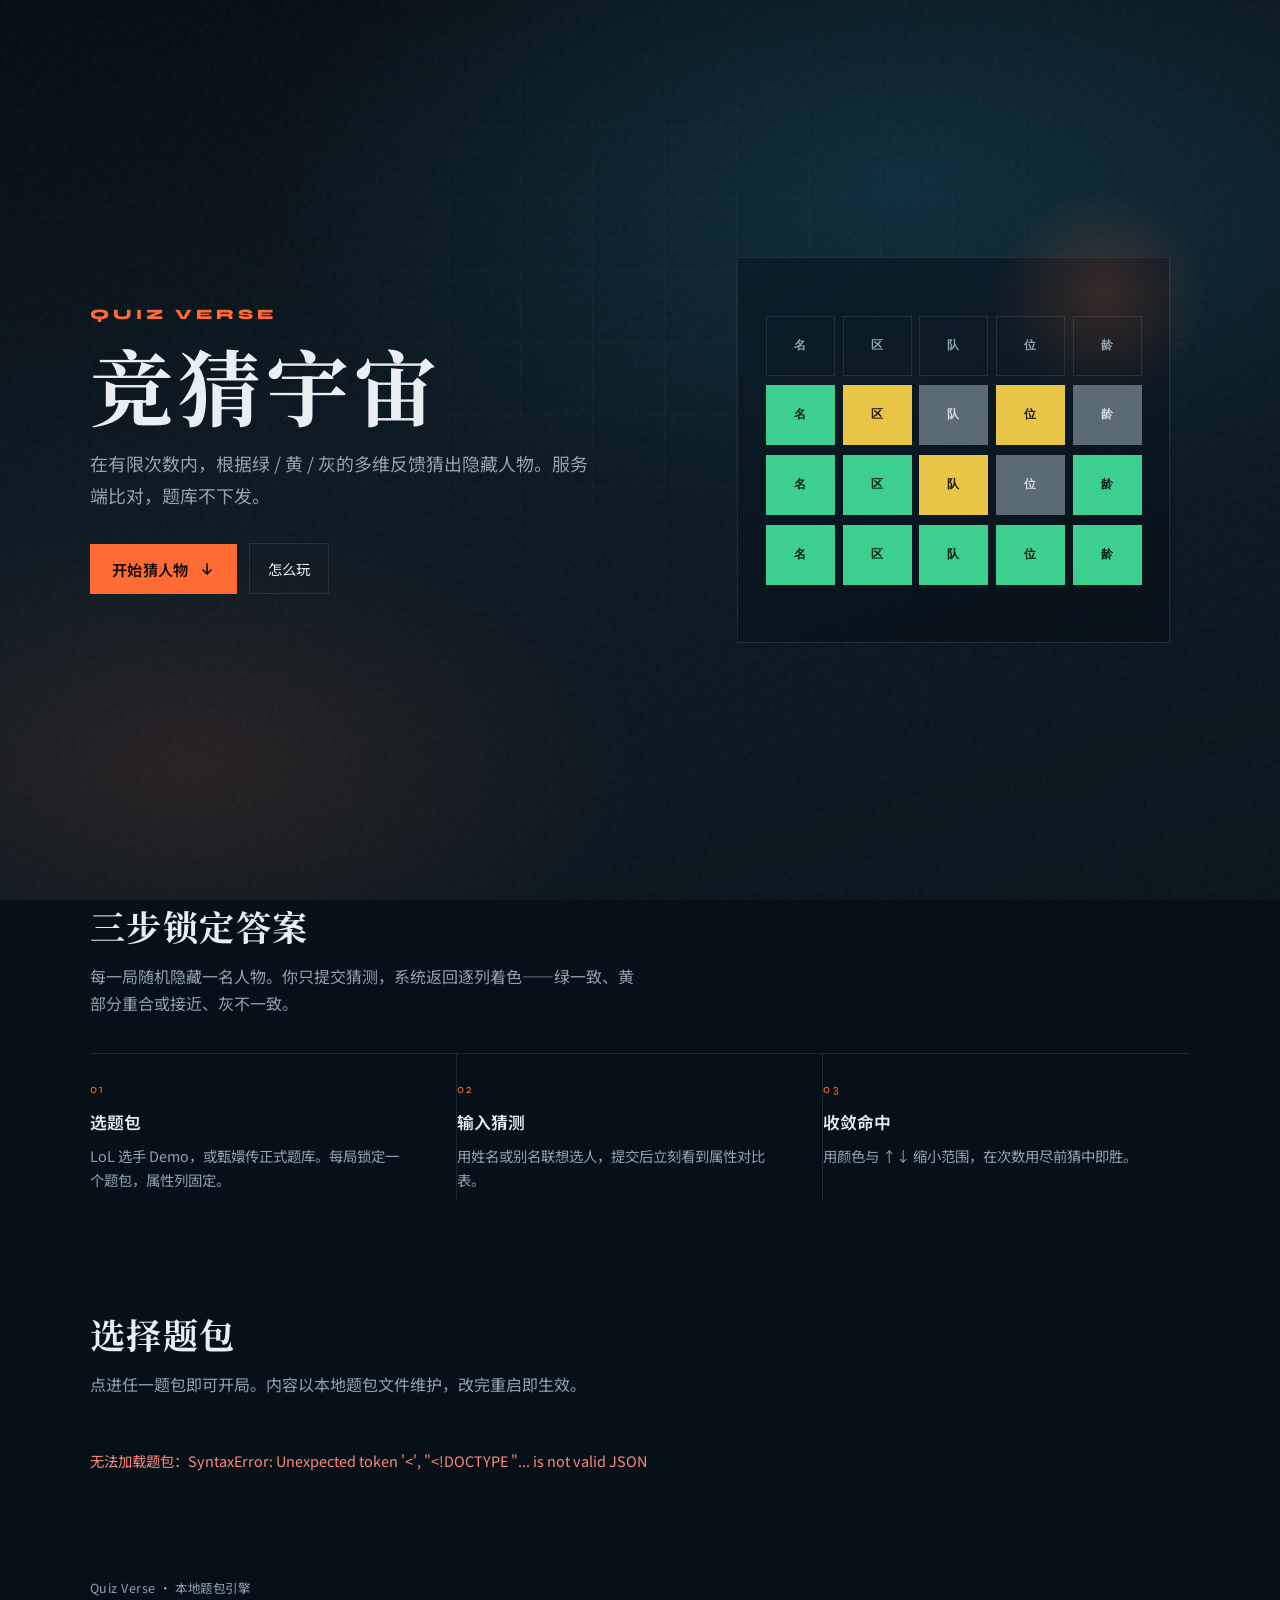
==== src/main/resources/static/index.html @ 8e06546a "重写主干为 Java 17 题包引擎，落地 LoL Demo 与甄嬛传 以 pack（schema+entities）替代旧 PG/admin/猜飞机栈，服务端比对与首页/猜局页视觉一并更新。  Co" ====
<!DOCTYPE html>
<html lang="zh-CN">
<head>
  <meta charset="UTF-8" />
  <meta name="viewport" content="width=device-width, initial-scale=1.0" />
  <title>竞猜宇宙 · Quiz Verse</title>
  <link rel="preconnect" href="https://fonts.googleapis.com" />
  <link rel="preconnect" href="https://fonts.gstatic.com" crossorigin />
  <link href="https://fonts.googleapis.com/css2?family=Syne:wght@600;700;800&family=Noto+Serif+SC:wght@600;700&family=Noto+Sans+SC:wght@400;500;600&display=swap" rel="stylesheet" />
  <style>
    :root {
      --bg: #071018;
      --bg-2: #0c1c28;
      --ink: #e8eef2;
      --muted: #8fa3b0;
      --accent: #ff6b35;
      --accent-soft: rgba(255, 107, 53, 0.16);
      --line: rgba(232, 238, 242, 0.1);
      --green: #3dcf8e;
      --yellow: #e8c547;
      --gray: #5a6b76;
      --ease: cubic-bezier(0.22, 1, 0.36, 1);
    }

    * { box-sizing: border-box; margin: 0; padding: 0; }
    html { scroll-behavior: smooth; }
    body {
      min-height: 100vh;
      color: var(--ink);
      font-family: "Noto Sans SC", sans-serif;
      background: var(--bg);
      overflow-x: hidden;
    }
    a { color: inherit; text-decoration: none; }
    button { font: inherit; }

    /* —— Atmosphere (full-bleed plane) —— */
    .stage {
      position: fixed;
      inset: 0;
      z-index: 0;
      pointer-events: none;
      background:
        radial-gradient(ellipse 90% 70% at 70% 20%, rgba(20, 90, 110, 0.35), transparent 55%),
        radial-gradient(ellipse 70% 55% at 15% 85%, rgba(255, 107, 53, 0.12), transparent 50%),
        linear-gradient(165deg, #050c12 0%, #0a1822 45%, #07141c 100%);
    }
    .stage-noise {
      position: absolute;
      inset: 0;
      opacity: 0.04;
      background-image: url("data:image/svg+xml,%3Csvg viewBox='0 0 200 200' xmlns='http://www.w3.org/2000/svg'%3E%3Cfilter id='n'%3E%3CfeTurbulence type='fractalNoise' baseFrequency='0.85' numOctaves='4' stitchTiles='stitch'/%3E%3C/filter%3E%3Crect width='100%25' height='100%25' filter='url(%23n)'/%3E%3C/svg%3E");
    }
    .stage-mesh {
      position: absolute;
      inset: -10%;
      background:
        linear-gradient(rgba(232, 238, 242, 0.03) 1px, transparent 1px),
        linear-gradient(90deg, rgba(232, 238, 242, 0.03) 1px, transparent 1px);
      background-size: 72px 72px;
      mask-image: radial-gradient(ellipse 65% 55% at 55% 40%, #000 10%, transparent 70%);
      animation: mesh-drift 28s linear infinite;
    }
    @keyframes mesh-drift {
      from { transform: translate(0, 0); }
      to { transform: translate(-72px, -36px); }
    }

    .page { position: relative; z-index: 1; }

    /* —— Hero: one composition —— */
    .hero {
      min-height: 100svh;
      display: grid;
      grid-template-columns: 1.05fr 0.95fr;
      gap: clamp(24px, 5vw, 64px);
      align-items: center;
      max-width: 1180px;
      margin: 0 auto;
      padding: clamp(32px, 6vh, 72px) clamp(20px, 4vw, 40px);
    }

    .brand-en {
      font-family: Syne, sans-serif;
      font-weight: 800;
      font-size: clamp(0.78rem, 1.6vw, 0.9rem);
      letter-spacing: 0.28em;
      text-transform: uppercase;
      color: var(--accent);
      margin-bottom: 18px;
      opacity: 0;
      animation: rise 0.9s var(--ease) 0.05s forwards;
    }
    .brand {
      font-family: "Noto Serif SC", serif;
      font-weight: 700;
      font-size: clamp(3rem, 8vw, 5.2rem);
      line-height: 1.05;
      letter-spacing: 0.06em;
      margin-bottom: 20px;
      opacity: 0;
      animation: rise 0.95s var(--ease) 0.12s forwards;
    }
    .lead {
      max-width: 28em;
      color: var(--muted);
      font-size: clamp(1rem, 1.5vw, 1.12rem);
      line-height: 1.75;
      margin-bottom: 32px;
      opacity: 0;
      animation: rise 0.95s var(--ease) 0.22s forwards;
    }
    .cta-row {
      display: flex;
      flex-wrap: wrap;
      gap: 12px;
      align-items: center;
      opacity: 0;
      animation: rise 0.95s var(--ease) 0.32s forwards;
    }
    .btn-primary {
      display: inline-flex;
      align-items: center;
      gap: 10px;
      padding: 14px 22px;
      border: none;
      background: var(--accent);
      color: #140a06;
      font-weight: 600;
      font-size: 0.95rem;
      letter-spacing: 0.02em;
      cursor: pointer;
      transition: transform 0.35s var(--ease), background 0.25s ease;
    }
    .btn-primary:hover { transform: translateY(-2px); background: #ff814f; }
    .btn-primary:active { transform: translateY(0); }
    .btn-primary svg { transition: transform 0.35s var(--ease); }
    .btn-primary:hover svg { transform: translateY(2px); }
    .btn-ghost {
      padding: 14px 18px;
      border: 1px solid var(--line);
      background: transparent;
      color: var(--ink);
      font-size: 0.9rem;
      cursor: pointer;
      transition: border-color 0.25s, background 0.25s;
    }
    .btn-ghost:hover {
      border-color: rgba(232, 238, 242, 0.28);
      background: rgba(255, 255, 255, 0.03);
    }

    @keyframes rise {
      from { opacity: 0; transform: translateY(22px); }
      to { opacity: 1; transform: translateY(0); }
    }

    /* Dominant visual: live feedback board */
    .visual {
      position: relative;
      min-height: min(52vh, 460px);
      opacity: 0;
      animation: rise 1.05s var(--ease) 0.2s forwards;
    }
    .board {
      position: absolute;
      inset: 8% 4% 8% 8%;
      border: 1px solid var(--line);
      background: linear-gradient(160deg, rgba(12, 28, 40, 0.9), rgba(7, 16, 24, 0.75));
      padding: clamp(16px, 3vw, 28px);
      display: grid;
      gap: 10px;
      align-content: center;
    }
    .board::before {
      content: "";
      position: absolute;
      inset: -18% -12% auto auto;
      width: 55%;
      height: 55%;
      background: radial-gradient(circle, rgba(255, 107, 53, 0.18), transparent 68%);
      animation: pulse-orb 6s ease-in-out infinite;
      pointer-events: none;
    }
    @keyframes pulse-orb {
      0%, 100% { transform: scale(1); opacity: 0.7; }
      50% { transform: scale(1.12); opacity: 1; }
    }
    .board-row {
      display: grid;
      grid-template-columns: repeat(5, 1fr);
      gap: 8px;
    }
    .cell {
      aspect-ratio: 1.15;
      display: grid;
      place-items: center;
      font-family: Syne, sans-serif;
      font-size: clamp(0.55rem, 1.1vw, 0.72rem);
      font-weight: 700;
      letter-spacing: 0.04em;
      color: rgba(232, 238, 242, 0.85);
      border: 1px solid transparent;
      transform: scale(0.92);
      opacity: 0;
      animation: cell-in 0.55s var(--ease) forwards;
    }
    .cell.g { background: var(--green); color: #062016; }
    .cell.y { background: var(--yellow); color: #1a1505; }
    .cell.x { background: var(--gray); }
    .cell.ghost {
      background: transparent;
      border-color: var(--line);
      color: var(--muted);
    }
    @keyframes cell-in {
      to { opacity: 1; transform: scale(1); }
    }

    /* —— How —— */
    .section {
      max-width: 1180px;
      margin: 0 auto;
      padding: 0 clamp(20px, 4vw, 40px) clamp(72px, 12vh, 120px);
    }
    .section-head {
      max-width: 34em;
      margin-bottom: 36px;
    }
    .section-head h2 {
      font-family: "Noto Serif SC", serif;
      font-size: clamp(1.6rem, 3.5vw, 2.2rem);
      font-weight: 700;
      letter-spacing: 0.04em;
      margin-bottom: 12px;
    }
    .section-head p {
      color: var(--muted);
      line-height: 1.7;
      font-size: 1rem;
    }
    .how-line {
      display: grid;
      grid-template-columns: repeat(3, 1fr);
      gap: 0;
      border-top: 1px solid var(--line);
    }
    .how-step {
      padding: 28px 24px 8px 0;
      border-right: 1px solid var(--line);
      transition: background 0.35s ease;
    }
    .how-step:last-child { border-right: none; padding-right: 0; }
    .how-step:hover { background: linear-gradient(180deg, rgba(255, 107, 53, 0.06), transparent); }
    .how-num {
      font-family: Syne, sans-serif;
      font-size: 0.75rem;
      letter-spacing: 0.2em;
      color: var(--accent);
      margin-bottom: 14px;
    }
    .how-step h3 {
      font-size: 1.05rem;
      font-weight: 600;
      margin-bottom: 10px;
    }
    .how-step p {
      color: var(--muted);
      font-size: 0.9rem;
      line-height: 1.65;
      max-width: 22em;
    }

    /* —— Packs (interaction surfaces) —— */
    #packs-section { scroll-margin-top: 24px; }
    .packs {
      display: grid;
      gap: 14px;
    }
    .pack {
      position: relative;
      display: grid;
      grid-template-columns: 1fr auto;
      gap: 16px;
      align-items: center;
      padding: 26px 28px;
      border: 1px solid var(--line);
      background: rgba(255, 255, 255, 0.02);
      color: inherit;
      cursor: pointer;
      overflow: hidden;
      transition: border-color 0.35s var(--ease), transform 0.4s var(--ease), background 0.35s ease;
    }
    .pack::after {
      content: "";
      position: absolute;
      left: 0; top: 0; bottom: 0;
      width: 3px;
      background: var(--accent);
      transform: scaleY(0);
      transform-origin: bottom;
      transition: transform 0.4s var(--ease);
    }
    .pack:hover {
      border-color: rgba(255, 107, 53, 0.45);
      background: rgba(255, 107, 53, 0.05);
      transform: translateX(6px);
    }
    .pack:hover::after { transform: scaleY(1); }
    .pack:focus-visible {
      outline: 2px solid var(--accent);
      outline-offset: 3px;
    }
    .pack h3 {
      font-family: "Noto Serif SC", serif;
      font-size: 1.35rem;
      font-weight: 700;
      letter-spacing: 0.03em;
      margin-bottom: 8px;
    }
    .pack p {
      color: var(--muted);
      font-size: 0.9rem;
      line-height: 1.55;
      max-width: 42em;
    }
    .pack-meta {
      text-align: right;
      font-family: Syne, sans-serif;
      font-size: 0.72rem;
      letter-spacing: 0.14em;
      text-transform: uppercase;
      color: var(--accent);
      white-space: nowrap;
    }
    .pack-meta small {
      display: block;
      margin-top: 8px;
      color: var(--muted);
      letter-spacing: 0.08em;
      font-family: "Noto Sans SC", sans-serif;
      font-size: 0.78rem;
      text-transform: none;
    }
    .pack-arrow {
      margin-top: 10px;
      font-family: Syne, sans-serif;
      font-size: 0.85rem;
      opacity: 0;
      transform: translateX(-8px);
      transition: opacity 0.3s, transform 0.35s var(--ease);
      color: var(--ink);
    }
    .pack:hover .pack-arrow {
      opacity: 1;
      transform: translateX(0);
    }

    .err {
      margin-top: 16px;
      color: #ff8a7a;
      font-size: 0.9rem;
    }
    .loading {
      color: var(--muted);
      padding: 24px 0;
      font-size: 0.95rem;
    }

    .foot {
      max-width: 1180px;
      margin: 0 auto;
      padding: 0 clamp(20px, 4vw, 40px) 48px;
      color: var(--muted);
      font-size: 0.78rem;
      letter-spacing: 0.04em;
    }

    .reveal {
      opacity: 0;
      transform: translateY(28px);
      transition: opacity 0.8s var(--ease), transform 0.8s var(--ease);
    }
    .reveal.in {
      opacity: 1;
      transform: translateY(0);
    }

    @media (max-width: 860px) {
      .hero {
        grid-template-columns: 1fr;
        min-height: auto;
        padding-top: 48px;
        padding-bottom: 40px;
      }
      .visual {
        min-height: 280px;
        order: -1;
      }
      .board { inset: 0; }
      .how-line { grid-template-columns: 1fr; }
      .how-step {
        border-right: none;
        border-bottom: 1px solid var(--line);
        padding: 22px 0;
      }
      .how-step:last-child { border-bottom: none; }
      .pack {
        grid-template-columns: 1fr;
        gap: 10px;
      }
      .pack-meta { text-align: left; }
    }

    @media (prefers-reduced-motion: reduce) {
      *, *::before, *::after {
        animation: none !important;
        transition: none !important;
      }
      .brand-en, .brand, .lead, .cta-row, .visual { opacity: 1; }
      .reveal { opacity: 1; transform: none; }
    }
  </style>
</head>
<body>
  <div class="stage" aria-hidden="true">
    <div class="stage-noise"></div>
    <div class="stage-mesh"></div>
  </div>

  <div class="page">
    <header class="hero">
      <div>
        <p class="brand-en">Quiz Verse</p>
        <h1 class="brand">竞猜宇宙</h1>
        <p class="lead">在有限次数内，根据绿 / 黄 / 灰的多维反馈猜出隐藏人物。服务端比对，题库不下发。</p>
        <div class="cta-row">
          <a class="btn-primary" href="#packs-section">
            开始猜人物
            <svg width="16" height="16" viewBox="0 0 16 16" fill="none" aria-hidden="true">
              <path d="M8 3v10M8 13l4-4M8 13L4 9" stroke="currentColor" stroke-width="1.6" stroke-linecap="round" stroke-linejoin="round"/>
            </svg>
          </a>
          <a class="btn-ghost" href="#how">怎么玩</a>
        </div>
      </div>

      <div class="visual" aria-hidden="true">
        <div class="board" id="board"></div>
      </div>
    </header>

    <section class="section" id="how">
      <div class="section-head reveal">
        <h2>三步锁定答案</h2>
        <p>每一局随机隐藏一名人物。你只提交猜测，系统返回逐列着色——绿一致、黄部分重合或接近、灰不一致。</p>
      </div>
      <div class="how-line reveal">
        <article class="how-step">
          <div class="how-num">01</div>
          <h3>选题包</h3>
          <p>LoL 选手 Demo，或甄嬛传正式题库。每局锁定一个题包，属性列固定。</p>
        </article>
        <article class="how-step">
          <div class="how-num">02</div>
          <h3>输入猜测</h3>
          <p>用姓名或别名联想选人，提交后立刻看到属性对比表。</p>
        </article>
        <article class="how-step">
          <div class="how-num">03</div>
          <h3>收敛命中</h3>
          <p>用颜色与 ↑↓ 缩小范围，在次数用尽前猜中即胜。</p>
        </article>
      </div>
    </section>

    <section class="section" id="packs-section">
      <div class="section-head reveal">
        <h2>选择题包</h2>
        <p>点进任一题包即可开局。内容以本地题包文件维护，改完重启即生效。</p>
      </div>
      <div id="packs" class="packs reveal" aria-live="polite">
        <p class="loading">正在载入题包…</p>
      </div>
      <p id="err" class="err" hidden></p>
    </section>

    <footer class="foot">Quiz Verse · 本地题包引擎</footer>
  </div>

  <script>
    (function buildBoard() {
      const board = document.getElementById('board');
      const rows = [
        ['ghost', 'ghost', 'ghost', 'ghost', 'ghost'],
        ['g', 'y', 'x', 'y', 'x'],
        ['g', 'g', 'y', 'x', 'g'],
        ['g', 'g', 'g', 'g', 'g'],
      ];
      const labels = ['名', '区', '队', '位', '龄'];
      rows.forEach((row, ri) => {
        const el = document.createElement('div');
        el.className = 'board-row';
        row.forEach((kind, ci) => {
          const cell = document.createElement('div');
          cell.className = 'cell ' + kind;
          cell.textContent = labels[ci];
          cell.style.animationDelay = (0.35 + ri * 0.12 + ci * 0.05) + 's';
          el.appendChild(cell);
        });
        board.appendChild(el);
      });
    })();

    const io = new IntersectionObserver((entries) => {
      entries.forEach((e) => {
        if (e.isIntersecting) e.target.classList.add('in');
      });
    }, { threshold: 0.15, rootMargin: '0px 0px -40px 0px' });
    document.querySelectorAll('.reveal').forEach((el) => io.observe(el));

    function escapeHtml(s) {
      return String(s).replace(/[&<>"']/g, (c) => ({
        '&': '&amp;', '<': '&lt;', '>': '&gt;', '"': '&quot;', "'": '&#39;'
      }[c]));
    }

    fetch('/api/packs')
      .then((r) => r.json())
      .then((list) => {
        const el = document.getElementById('packs');
        if (!list.length) {
          el.innerHTML = '<p class="loading">暂无题包</p>';
          return;
        }
        const order = { official: 0, demo: 1 };
        list.sort((a, b) => (order[a.kind] ?? 9) - (order[b.kind] ?? 9));
        el.innerHTML = list.map((p) => {
          const kind = p.kind === 'demo' ? 'Demo' : '正式';
          return `<a class="pack" href="/guess.html?pack=${encodeURIComponent(p.id)}">
            <div>
              <h3>${escapeHtml(p.title)}</h3>
              <p>${escapeHtml(p.description || '')}</p>
              <div class="pack-arrow">进入 →</div>
            </div>
            <div class="pack-meta">
              ${kind}
              <small>最多 ${p.maxGuesses} 次</small>
            </div>
          </a>`;
        }).join('');
      })
      .catch((e) => {
        document.getElementById('err').hidden = false;
        document.getElementById('err').textContent = '无法加载题包：' + e;
        document.getElementById('packs').innerHTML = '';
      });
  </script>
</body>
</html>
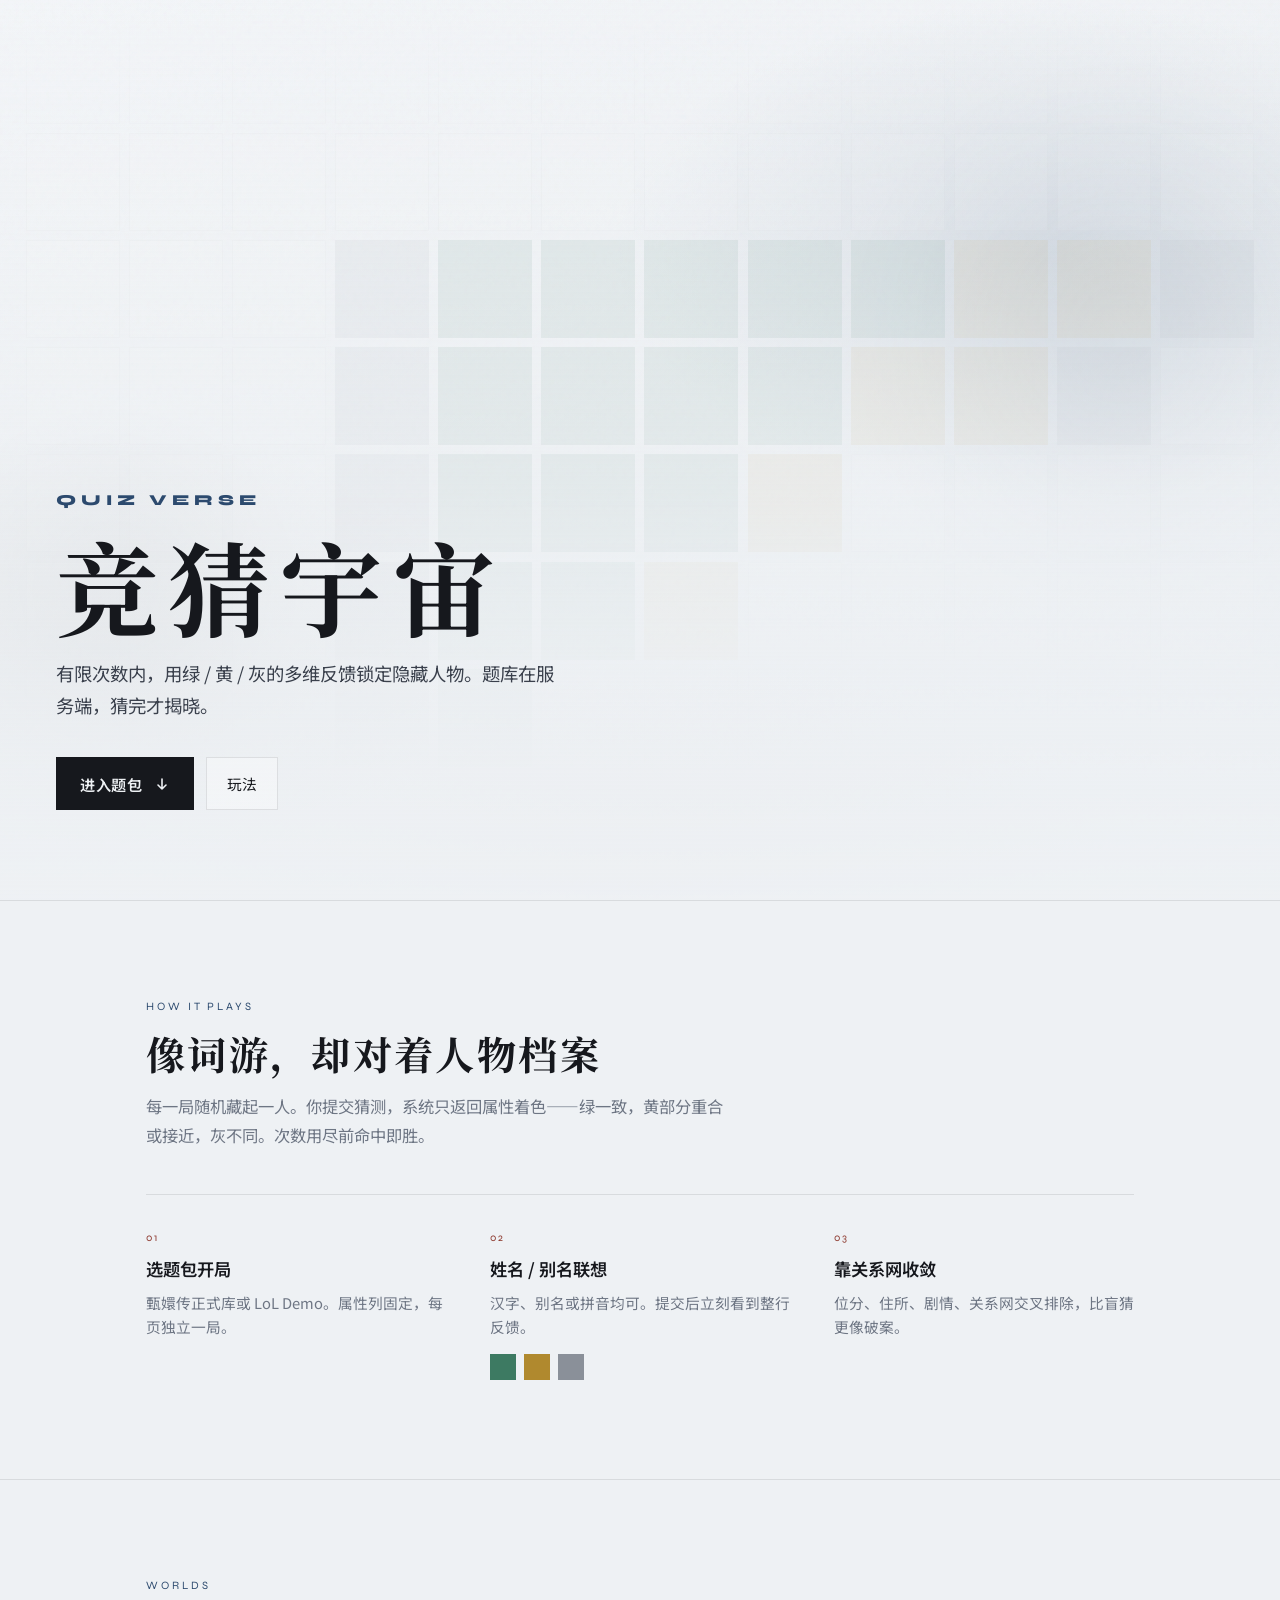
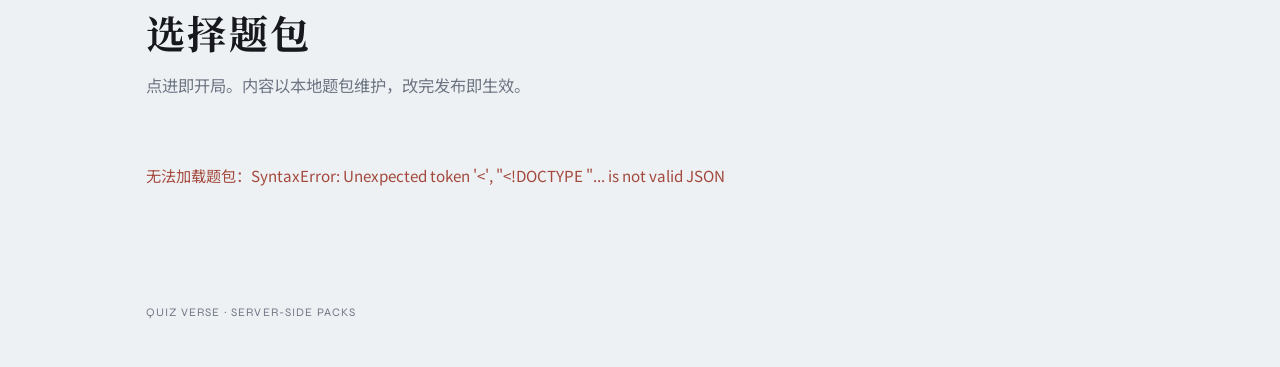
==== commit 8d87774a: "调亮主页为冷调水墨风，并补上阿里云发布说明。 Co-authored-by: Cursor <cursoragent@cursor.com>" ====
--- a/src/main/resources/static/index.html
+++ b/src/main/resources/static/index.html
@@ -3,22 +3,26 @@
 <head>
   <meta charset="UTF-8" />
   <meta name="viewport" content="width=device-width, initial-scale=1.0" />
+  <meta http-equiv="Cache-Control" content="no-cache, no-store, must-revalidate" />
   <title>竞猜宇宙 · Quiz Verse</title>
   <link rel="preconnect" href="https://fonts.googleapis.com" />
   <link rel="preconnect" href="https://fonts.gstatic.com" crossorigin />
-  <link href="https://fonts.googleapis.com/css2?family=Syne:wght@600;700;800&family=Noto+Serif+SC:wght@600;700&family=Noto+Sans+SC:wght@400;500;600&display=swap" rel="stylesheet" />
+  <link href="https://fonts.googleapis.com/css2?family=Syne:wght@600;700;800&family=Noto+Serif+SC:wght@500;600;700&family=Noto+Sans+SC:wght@400;500;600&display=swap" rel="stylesheet" />
   <style>
     :root {
-      --bg: #071018;
-      --bg-2: #0c1c28;
-      --ink: #e8eef2;
-      --muted: #8fa3b0;
-      --accent: #ff6b35;
-      --accent-soft: rgba(255, 107, 53, 0.16);
-      --line: rgba(232, 238, 242, 0.1);
-      --green: #3dcf8e;
-      --yellow: #e8c547;
-      --gray: #5a6b76;
+      /* 冷调宣纸 + 浓墨，避开暖奶油/陶土默认组合 */
+      --paper: #eef1f4;
+      --paper-2: #e4e9ef;
+      --ink: #16181d;
+      --ink-soft: #3a404c;
+      --muted: #6e7684;
+      --line: rgba(22, 24, 29, 0.1);
+      --wash: rgba(44, 74, 110, 0.09);
+      --accent: #2c4a6e;
+      --accent-hot: #8f3d32;
+      --hit: #3d7a62;
+      --near: #b0892e;
+      --miss: #8a9099;
       --ease: cubic-bezier(0.22, 1, 0.36, 1);
     }
 
@@ -28,388 +32,344 @@
       min-height: 100vh;
       color: var(--ink);
       font-family: "Noto Sans SC", sans-serif;
-      background: var(--bg);
+      background: var(--paper);
       overflow-x: hidden;
     }
     a { color: inherit; text-decoration: none; }
-    button { font: inherit; }
-
-    /* —— Atmosphere (full-bleed plane) —— */
-    .stage {
-      position: fixed;
+    button { font: inherit; border: none; cursor: pointer; }
+
+    /* —— 全幅水墨氛围 —— */
+    .hero-plane {
+      position: relative;
+      min-height: 100svh;
+      isolation: isolate;
+      overflow: hidden;
+      display: flex;
+      flex-direction: column;
+      justify-content: flex-end;
+      background: var(--paper);
+    }
+    .hero-plane::before {
+      content: "";
+      position: absolute;
       inset: 0;
       z-index: 0;
+      background:
+        radial-gradient(ellipse 55% 45% at 82% 28%, rgba(44, 74, 110, 0.16), transparent 62%),
+        radial-gradient(ellipse 48% 42% at 8% 72%, rgba(22, 24, 29, 0.07), transparent 60%),
+        radial-gradient(ellipse 70% 50% at 50% 100%, rgba(143, 61, 50, 0.06), transparent 55%),
+        linear-gradient(165deg, #f5f7fa 0%, #eef1f4 48%, #e6ebf1 100%);
+      animation: wash-drift 18s ease-in-out infinite alternate;
+    }
+    @keyframes wash-drift {
+      from { transform: scale(1) translate(0, 0); }
+      to { transform: scale(1.04) translate(-1.2%, 0.8%); }
+    }
+    .ink-stroke {
+      position: absolute;
+      z-index: 1;
       pointer-events: none;
-      background:
-        radial-gradient(ellipse 90% 70% at 70% 20%, rgba(20, 90, 110, 0.35), transparent 55%),
-        radial-gradient(ellipse 70% 55% at 15% 85%, rgba(255, 107, 53, 0.12), transparent 50%),
-        linear-gradient(165deg, #050c12 0%, #0a1822 45%, #07141c 100%);
-    }
-    .stage-noise {
+      border-radius: 50%;
+      filter: blur(40px);
+      opacity: 0.55;
+    }
+    .ink-stroke.a {
+      width: min(48vw, 520px);
+      height: min(48vw, 520px);
+      right: -8%;
+      top: 8%;
+      background: radial-gradient(circle, rgba(44, 74, 110, 0.22), transparent 68%);
+      animation: ink-pulse 10s ease-in-out infinite;
+    }
+    .ink-stroke.b {
+      width: min(36vw, 380px);
+      height: min(28vw, 300px);
+      left: -6%;
+      bottom: 18%;
+      background: radial-gradient(circle, rgba(22, 24, 29, 0.12), transparent 70%);
+      animation: ink-pulse 12s ease-in-out 1s infinite reverse;
+    }
+    @keyframes ink-pulse {
+      0%, 100% { transform: scale(1); opacity: 0.45; }
+      50% { transform: scale(1.08); opacity: 0.7; }
+    }
+
+    .hero-grid {
       position: absolute;
       inset: 0;
+      z-index: 2;
+      display: grid;
+      grid-template-columns: repeat(12, 1fr);
+      grid-template-rows: repeat(8, 1fr);
+      gap: clamp(4px, 0.7vw, 9px);
+      padding: clamp(14px, 2vw, 28px);
+      opacity: 0.28;
+      mask-image: linear-gradient(180deg, transparent 0%, #000 20%, #000 55%, transparent 90%);
+      pointer-events: none;
+    }
+    .hero-grid span {
+      border: 1px solid rgba(22, 24, 29, 0.08);
+      background: rgba(255, 255, 255, 0.35);
+      transform: scale(0.88);
+      opacity: 0;
+      animation: tile-in 0.65s var(--ease) forwards;
+    }
+    .hero-grid span.on-g { background: rgba(61, 122, 98, 0.45); border-color: transparent; }
+    .hero-grid span.on-y { background: rgba(176, 137, 46, 0.4); border-color: transparent; }
+    .hero-grid span.on-x { background: rgba(138, 144, 153, 0.4); border-color: transparent; }
+    @keyframes tile-in {
+      to { opacity: 1; transform: scale(1); }
+    }
+
+    .hero-grain {
+      position: absolute;
+      inset: 0;
+      z-index: 3;
       opacity: 0.04;
+      pointer-events: none;
+      mix-blend-mode: multiply;
       background-image: url("data:image/svg+xml,%3Csvg viewBox='0 0 200 200' xmlns='http://www.w3.org/2000/svg'%3E%3Cfilter id='n'%3E%3CfeTurbulence type='fractalNoise' baseFrequency='0.85' numOctaves='4' stitchTiles='stitch'/%3E%3C/filter%3E%3Crect width='100%25' height='100%25' filter='url(%23n)'/%3E%3C/svg%3E");
     }
-    .stage-mesh {
+    .hero-fade {
       position: absolute;
-      inset: -10%;
-      background:
-        linear-gradient(rgba(232, 238, 242, 0.03) 1px, transparent 1px),
-        linear-gradient(90deg, rgba(232, 238, 242, 0.03) 1px, transparent 1px);
-      background-size: 72px 72px;
-      mask-image: radial-gradient(ellipse 65% 55% at 55% 40%, #000 10%, transparent 70%);
-      animation: mesh-drift 28s linear infinite;
-    }
-    @keyframes mesh-drift {
-      from { transform: translate(0, 0); }
-      to { transform: translate(-72px, -36px); }
-    }
-
-    .page { position: relative; z-index: 1; }
-
-    /* —— Hero: one composition —— */
-    .hero {
-      min-height: 100svh;
-      display: grid;
-      grid-template-columns: 1.05fr 0.95fr;
-      gap: clamp(24px, 5vw, 64px);
-      align-items: center;
-      max-width: 1180px;
-      margin: 0 auto;
-      padding: clamp(32px, 6vh, 72px) clamp(20px, 4vw, 40px);
-    }
-
-    .brand-en {
+      inset: 0;
+      z-index: 4;
+      pointer-events: none;
+      background: linear-gradient(180deg, rgba(238, 241, 244, 0.2) 0%, rgba(238, 241, 244, 0.45) 42%, rgba(238, 241, 244, 0.94) 100%);
+    }
+
+    .hero-copy {
+      position: relative;
+      z-index: 5;
+      width: min(920px, 100%);
+      padding: 0 clamp(22px, 5vw, 56px) clamp(48px, 10vh, 96px);
+    }
+    .brand-mark {
       font-family: Syne, sans-serif;
       font-weight: 800;
-      font-size: clamp(0.78rem, 1.6vw, 0.9rem);
-      letter-spacing: 0.28em;
+      font-size: clamp(0.82rem, 1.4vw, 0.95rem);
+      letter-spacing: 0.32em;
       text-transform: uppercase;
       color: var(--accent);
-      margin-bottom: 18px;
+      margin-bottom: clamp(16px, 2.8vh, 26px);
       opacity: 0;
-      animation: rise 0.9s var(--ease) 0.05s forwards;
-    }
-    .brand {
+      animation: rise 1s var(--ease) 0.08s forwards;
+    }
+    .brand-title {
       font-family: "Noto Serif SC", serif;
       font-weight: 700;
-      font-size: clamp(3rem, 8vw, 5.2rem);
-      line-height: 1.05;
-      letter-spacing: 0.06em;
-      margin-bottom: 20px;
+      font-size: clamp(3.2rem, 10vw, 6.4rem);
+      line-height: 1;
+      letter-spacing: 0.1em;
+      color: var(--ink);
+      margin-bottom: clamp(14px, 2.2vh, 22px);
       opacity: 0;
-      animation: rise 0.95s var(--ease) 0.12s forwards;
-    }
-    .lead {
+      animation: rise 1.05s var(--ease) 0.16s forwards;
+    }
+    .brand-lead {
       max-width: 28em;
-      color: var(--muted);
-      font-size: clamp(1rem, 1.5vw, 1.12rem);
+      color: var(--ink-soft);
+      font-size: clamp(1rem, 1.6vw, 1.15rem);
       line-height: 1.75;
-      margin-bottom: 32px;
+      margin-bottom: clamp(26px, 4vh, 38px);
       opacity: 0;
-      animation: rise 0.95s var(--ease) 0.22s forwards;
+      animation: rise 1.05s var(--ease) 0.28s forwards;
     }
     .cta-row {
       display: flex;
       flex-wrap: wrap;
       gap: 12px;
-      align-items: center;
       opacity: 0;
-      animation: rise 0.95s var(--ease) 0.32s forwards;
+      animation: rise 1.05s var(--ease) 0.4s forwards;
     }
     .btn-primary {
       display: inline-flex;
       align-items: center;
-      gap: 10px;
-      padding: 14px 22px;
-      border: none;
-      background: var(--accent);
-      color: #140a06;
+      gap: 12px;
+      padding: 15px 24px;
+      background: var(--ink);
+      color: var(--paper);
       font-weight: 600;
       font-size: 0.95rem;
-      letter-spacing: 0.02em;
-      cursor: pointer;
-      transition: transform 0.35s var(--ease), background 0.25s ease;
-    }
-    .btn-primary:hover { transform: translateY(-2px); background: #ff814f; }
-    .btn-primary:active { transform: translateY(0); }
+      letter-spacing: 0.04em;
+      transition: transform 0.35s var(--ease), background 0.25s;
+    }
+    .btn-primary:hover { transform: translateY(-2px); background: #2a303a; }
     .btn-primary svg { transition: transform 0.35s var(--ease); }
-    .btn-primary:hover svg { transform: translateY(2px); }
+    .btn-primary:hover svg { transform: translateY(3px); }
     .btn-ghost {
-      padding: 14px 18px;
+      padding: 15px 20px;
       border: 1px solid var(--line);
-      background: transparent;
+      background: rgba(255, 255, 255, 0.35);
       color: var(--ink);
-      font-size: 0.9rem;
-      cursor: pointer;
+      font-size: 0.92rem;
       transition: border-color 0.25s, background 0.25s;
     }
     .btn-ghost:hover {
-      border-color: rgba(232, 238, 242, 0.28);
-      background: rgba(255, 255, 255, 0.03);
+      border-color: rgba(22, 24, 29, 0.22);
+      background: rgba(255, 255, 255, 0.65);
     }
 
     @keyframes rise {
-      from { opacity: 0; transform: translateY(22px); }
+      from { opacity: 0; transform: translateY(26px); }
       to { opacity: 1; transform: translateY(0); }
     }
 
-    /* Dominant visual: live feedback board */
-    .visual {
+    .band {
       position: relative;
-      min-height: min(52vh, 460px);
-      opacity: 0;
-      animation: rise 1.05s var(--ease) 0.2s forwards;
-    }
-    .board {
-      position: absolute;
-      inset: 8% 4% 8% 8%;
-      border: 1px solid var(--line);
-      background: linear-gradient(160deg, rgba(12, 28, 40, 0.9), rgba(7, 16, 24, 0.75));
-      padding: clamp(16px, 3vw, 28px);
-      display: grid;
-      gap: 10px;
-      align-content: center;
-    }
-    .board::before {
-      content: "";
-      position: absolute;
-      inset: -18% -12% auto auto;
-      width: 55%;
-      height: 55%;
-      background: radial-gradient(circle, rgba(255, 107, 53, 0.18), transparent 68%);
-      animation: pulse-orb 6s ease-in-out infinite;
-      pointer-events: none;
-    }
-    @keyframes pulse-orb {
-      0%, 100% { transform: scale(1); opacity: 0.7; }
-      50% { transform: scale(1.12); opacity: 1; }
-    }
-    .board-row {
-      display: grid;
-      grid-template-columns: repeat(5, 1fr);
-      gap: 8px;
-    }
-    .cell {
-      aspect-ratio: 1.15;
-      display: grid;
-      place-items: center;
+      z-index: 6;
+      background: var(--paper);
+      border-top: 1px solid var(--line);
+    }
+    .wrap {
+      width: min(1100px, 100%);
+      margin: 0 auto;
+      padding: clamp(64px, 11vh, 112px) clamp(22px, 5vw, 56px);
+    }
+    .kicker {
       font-family: Syne, sans-serif;
-      font-size: clamp(0.55rem, 1.1vw, 0.72rem);
+      font-size: 0.7rem;
+      letter-spacing: 0.26em;
+      text-transform: uppercase;
+      color: var(--accent);
+      margin-bottom: 16px;
+    }
+    .band h2 {
+      font-family: "Noto Serif SC", serif;
       font-weight: 700;
-      letter-spacing: 0.04em;
-      color: rgba(232, 238, 242, 0.85);
-      border: 1px solid transparent;
-      transform: scale(0.92);
-      opacity: 0;
-      animation: cell-in 0.55s var(--ease) forwards;
-    }
-    .cell.g { background: var(--green); color: #062016; }
-    .cell.y { background: var(--yellow); color: #1a1505; }
-    .cell.x { background: var(--gray); }
-    .cell.ghost {
-      background: transparent;
-      border-color: var(--line);
+      font-size: clamp(1.75rem, 3.8vw, 2.45rem);
+      letter-spacing: 0.06em;
+      line-height: 1.25;
+      margin-bottom: 14px;
+      max-width: 12em;
+    }
+    .band .sub {
       color: var(--muted);
-    }
-    @keyframes cell-in {
-      to { opacity: 1; transform: scale(1); }
-    }
-
-    /* —— How —— */
-    .section {
-      max-width: 1180px;
-      margin: 0 auto;
-      padding: 0 clamp(20px, 4vw, 40px) clamp(72px, 12vh, 120px);
-    }
-    .section-head {
-      max-width: 34em;
-      margin-bottom: 36px;
-    }
-    .section-head h2 {
-      font-family: "Noto Serif SC", serif;
-      font-size: clamp(1.6rem, 3.5vw, 2.2rem);
-      font-weight: 700;
-      letter-spacing: 0.04em;
-      margin-bottom: 12px;
-    }
-    .section-head p {
-      color: var(--muted);
-      line-height: 1.7;
-      font-size: 1rem;
-    }
-    .how-line {
+      font-size: 1.02rem;
+      line-height: 1.75;
+      max-width: 36em;
+      margin-bottom: clamp(32px, 5vh, 52px);
+    }
+
+    .rules {
       display: grid;
       grid-template-columns: repeat(3, 1fr);
-      gap: 0;
+      gap: clamp(24px, 4vw, 44px);
       border-top: 1px solid var(--line);
-    }
-    .how-step {
-      padding: 28px 24px 8px 0;
-      border-right: 1px solid var(--line);
-      transition: background 0.35s ease;
-    }
-    .how-step:last-child { border-right: none; padding-right: 0; }
-    .how-step:hover { background: linear-gradient(180deg, rgba(255, 107, 53, 0.06), transparent); }
-    .how-num {
+      padding-top: clamp(26px, 4vh, 38px);
+    }
+    .rule-num {
       font-family: Syne, sans-serif;
-      font-size: 0.75rem;
+      font-size: 0.68rem;
       letter-spacing: 0.2em;
-      color: var(--accent);
-      margin-bottom: 14px;
-    }
-    .how-step h3 {
-      font-size: 1.05rem;
+      color: var(--accent-hot);
+      margin-bottom: 12px;
+    }
+    .rule h3 {
+      font-size: 1.08rem;
       font-weight: 600;
       margin-bottom: 10px;
     }
-    .how-step p {
+    .rule p {
       color: var(--muted);
-      font-size: 0.9rem;
+      font-size: 0.92rem;
       line-height: 1.65;
-      max-width: 22em;
-    }
-
-    /* —— Packs (interaction surfaces) —— */
-    #packs-section { scroll-margin-top: 24px; }
-    .packs {
-      display: grid;
-      gap: 14px;
-    }
+    }
+    .swatches {
+      display: flex;
+      gap: 8px;
+      margin-top: 14px;
+    }
+    .swatch { width: 26px; height: 26px; }
+    .swatch.g { background: var(--hit); }
+    .swatch.y { background: var(--near); }
+    .swatch.x { background: var(--miss); }
+
+    #packs-section { scroll-margin-top: 12px; }
+    .packs { display: grid; gap: 0; }
     .pack {
-      position: relative;
       display: grid;
       grid-template-columns: 1fr auto;
-      gap: 16px;
-      align-items: center;
-      padding: 26px 28px;
-      border: 1px solid var(--line);
-      background: rgba(255, 255, 255, 0.02);
-      color: inherit;
-      cursor: pointer;
-      overflow: hidden;
-      transition: border-color 0.35s var(--ease), transform 0.4s var(--ease), background 0.35s ease;
-    }
-    .pack::after {
-      content: "";
-      position: absolute;
-      left: 0; top: 0; bottom: 0;
-      width: 3px;
-      background: var(--accent);
-      transform: scaleY(0);
-      transform-origin: bottom;
-      transition: transform 0.4s var(--ease);
-    }
-    .pack:hover {
-      border-color: rgba(255, 107, 53, 0.45);
-      background: rgba(255, 107, 53, 0.05);
-      transform: translateX(6px);
-    }
-    .pack:hover::after { transform: scaleY(1); }
+      gap: 20px;
+      align-items: end;
+      padding: clamp(22px, 3vw, 34px) 0;
+      border-bottom: 1px solid var(--line);
+      transition: padding-left 0.4s var(--ease);
+    }
+    .pack:first-child { border-top: 1px solid var(--line); }
+    .pack:hover { padding-left: 10px; }
     .pack:focus-visible {
       outline: 2px solid var(--accent);
-      outline-offset: 3px;
+      outline-offset: 6px;
     }
     .pack h3 {
       font-family: "Noto Serif SC", serif;
-      font-size: 1.35rem;
+      font-size: clamp(1.3rem, 2.4vw, 1.75rem);
       font-weight: 700;
-      letter-spacing: 0.03em;
+      letter-spacing: 0.05em;
       margin-bottom: 8px;
-    }
+      transition: color 0.25s;
+    }
+    .pack:hover h3 { color: var(--accent); }
     .pack p {
       color: var(--muted);
-      font-size: 0.9rem;
-      line-height: 1.55;
-      max-width: 42em;
-    }
-    .pack-meta {
-      text-align: right;
+      font-size: 0.92rem;
+      line-height: 1.6;
+      max-width: 40em;
+    }
+    .pack-side { text-align: right; padding-bottom: 2px; }
+    .pack-kind {
       font-family: Syne, sans-serif;
-      font-size: 0.72rem;
-      letter-spacing: 0.14em;
+      font-size: 0.66rem;
+      letter-spacing: 0.16em;
       text-transform: uppercase;
       color: var(--accent);
-      white-space: nowrap;
-    }
-    .pack-meta small {
-      display: block;
-      margin-top: 8px;
-      color: var(--muted);
-      letter-spacing: 0.08em;
-      font-family: "Noto Sans SC", sans-serif;
-      font-size: 0.78rem;
-      text-transform: none;
-    }
-    .pack-arrow {
-      margin-top: 10px;
+      margin-bottom: 10px;
+    }
+    .pack-go {
       font-family: Syne, sans-serif;
       font-size: 0.85rem;
-      opacity: 0;
-      transform: translateX(-8px);
+      letter-spacing: 0.06em;
+      opacity: 0.4;
       transition: opacity 0.3s, transform 0.35s var(--ease);
-      color: var(--ink);
-    }
-    .pack:hover .pack-arrow {
+      display: inline-block;
+    }
+    .pack:hover .pack-go {
       opacity: 1;
-      transform: translateX(0);
-    }
-
-    .err {
-      margin-top: 16px;
-      color: #ff8a7a;
-      font-size: 0.9rem;
-    }
-    .loading {
+      transform: translateX(4px);
+    }
+
+    .loading, .err {
       color: var(--muted);
-      padding: 24px 0;
+      padding: 20px 0;
       font-size: 0.95rem;
     }
+    .err { color: #a3483c; }
 
     .foot {
-      max-width: 1180px;
+      padding: 0 clamp(22px, 5vw, 56px) 48px;
+      width: min(1100px, 100%);
       margin: 0 auto;
-      padding: 0 clamp(20px, 4vw, 40px) 48px;
       color: var(--muted);
-      font-size: 0.78rem;
-      letter-spacing: 0.04em;
+      font-size: 0.72rem;
+      letter-spacing: 0.1em;
+      font-family: Syne, sans-serif;
+      text-transform: uppercase;
     }
 
     .reveal {
       opacity: 0;
       transform: translateY(28px);
-      transition: opacity 0.8s var(--ease), transform 0.8s var(--ease);
-    }
-    .reveal.in {
-      opacity: 1;
-      transform: translateY(0);
-    }
-
-    @media (max-width: 860px) {
-      .hero {
-        grid-template-columns: 1fr;
-        min-height: auto;
-        padding-top: 48px;
-        padding-bottom: 40px;
-      }
-      .visual {
-        min-height: 280px;
-        order: -1;
-      }
-      .board { inset: 0; }
-      .how-line { grid-template-columns: 1fr; }
-      .how-step {
-        border-right: none;
-        border-bottom: 1px solid var(--line);
-        padding: 22px 0;
-      }
-      .how-step:last-child { border-bottom: none; }
-      .pack {
-        grid-template-columns: 1fr;
-        gap: 10px;
-      }
-      .pack-meta { text-align: left; }
+      transition: opacity 0.85s var(--ease), transform 0.85s var(--ease);
+    }
+    .reveal.in { opacity: 1; transform: translateY(0); }
+
+    @media (max-width: 760px) {
+      .hero-copy { padding-bottom: 52px; }
+      .rules { grid-template-columns: 1fr; gap: 26px; }
+      .pack { grid-template-columns: 1fr; gap: 10px; }
+      .pack-side { text-align: left; }
+      .hero-grid { opacity: 0.18; }
     }
 
     @media (prefers-reduced-motion: reduce) {
@@ -417,106 +377,101 @@
         animation: none !important;
         transition: none !important;
       }
-      .brand-en, .brand, .lead, .cta-row, .visual { opacity: 1; }
-      .reveal { opacity: 1; transform: none; }
+      .brand-mark, .brand-title, .brand-lead, .cta-row, .reveal { opacity: 1; transform: none; }
+      .hero-plane::before { transform: none; }
     }
   </style>
 </head>
 <body>
-  <div class="stage" aria-hidden="true">
-    <div class="stage-noise"></div>
-    <div class="stage-mesh"></div>
-  </div>
-
-  <div class="page">
-    <header class="hero">
-      <div>
-        <p class="brand-en">Quiz Verse</p>
-        <h1 class="brand">竞猜宇宙</h1>
-        <p class="lead">在有限次数内，根据绿 / 黄 / 灰的多维反馈猜出隐藏人物。服务端比对，题库不下发。</p>
-        <div class="cta-row">
-          <a class="btn-primary" href="#packs-section">
-            开始猜人物
-            <svg width="16" height="16" viewBox="0 0 16 16" fill="none" aria-hidden="true">
-              <path d="M8 3v10M8 13l4-4M8 13L4 9" stroke="currentColor" stroke-width="1.6" stroke-linecap="round" stroke-linejoin="round"/>
-            </svg>
-          </a>
-          <a class="btn-ghost" href="#how">怎么玩</a>
-        </div>
+  <header class="hero-plane">
+    <div class="ink-stroke a" aria-hidden="true"></div>
+    <div class="ink-stroke b" aria-hidden="true"></div>
+    <div class="hero-grid" id="heroGrid" aria-hidden="true"></div>
+    <div class="hero-grain" aria-hidden="true"></div>
+    <div class="hero-fade" aria-hidden="true"></div>
+
+    <div class="hero-copy">
+      <p class="brand-mark">Quiz Verse</p>
+      <h1 class="brand-title">竞猜宇宙</h1>
+      <p class="brand-lead">有限次数内，用绿 / 黄 / 灰的多维反馈锁定隐藏人物。题库在服务端，猜完才揭晓。</p>
+      <div class="cta-row">
+        <a class="btn-primary" href="#packs-section">
+          进入题包
+          <svg width="16" height="16" viewBox="0 0 16 16" fill="none" aria-hidden="true">
+            <path d="M8 3v10M8 13l4-4M8 13L4 9" stroke="currentColor" stroke-width="1.6" stroke-linecap="round" stroke-linejoin="round"/>
+          </svg>
+        </a>
+        <a class="btn-ghost" href="#how">玩法</a>
       </div>
-
-      <div class="visual" aria-hidden="true">
-        <div class="board" id="board"></div>
-      </div>
-    </header>
-
-    <section class="section" id="how">
-      <div class="section-head reveal">
-        <h2>三步锁定答案</h2>
-        <p>每一局随机隐藏一名人物。你只提交猜测，系统返回逐列着色——绿一致、黄部分重合或接近、灰不一致。</p>
-      </div>
-      <div class="how-line reveal">
-        <article class="how-step">
-          <div class="how-num">01</div>
-          <h3>选题包</h3>
-          <p>LoL 选手 Demo，或甄嬛传正式题库。每局锁定一个题包，属性列固定。</p>
+    </div>
+  </header>
+
+  <section class="band" id="how">
+    <div class="wrap reveal">
+      <p class="kicker">How it plays</p>
+      <h2>像词游，却对着人物档案</h2>
+      <p class="sub">每一局随机藏起一人。你提交猜测，系统只返回属性着色——绿一致，黄部分重合或接近，灰不同。次数用尽前命中即胜。</p>
+      <div class="rules">
+        <article class="rule">
+          <div class="rule-num">01</div>
+          <h3>选题包开局</h3>
+          <p>甄嬛传正式库或 LoL Demo。属性列固定，每页独立一局。</p>
         </article>
-        <article class="how-step">
-          <div class="how-num">02</div>
-          <h3>输入猜测</h3>
-          <p>用姓名或别名联想选人，提交后立刻看到属性对比表。</p>
+        <article class="rule">
+          <div class="rule-num">02</div>
+          <h3>姓名 / 别名联想</h3>
+          <p>汉字、别名或拼音均可。提交后立刻看到整行反馈。</p>
+          <div class="swatches" aria-hidden="true">
+            <span class="swatch g"></span>
+            <span class="swatch y"></span>
+            <span class="swatch x"></span>
+          </div>
         </article>
-        <article class="how-step">
-          <div class="how-num">03</div>
-          <h3>收敛命中</h3>
-          <p>用颜色与 ↑↓ 缩小范围，在次数用尽前猜中即胜。</p>
+        <article class="rule">
+          <div class="rule-num">03</div>
+          <h3>靠关系网收敛</h3>
+          <p>位分、住所、剧情、关系网交叉排除，比盲猜更像破案。</p>
         </article>
       </div>
-    </section>
-
-    <section class="section" id="packs-section">
-      <div class="section-head reveal">
-        <h2>选择题包</h2>
-        <p>点进任一题包即可开局。内容以本地题包文件维护，改完重启即生效。</p>
-      </div>
-      <div id="packs" class="packs reveal" aria-live="polite">
+    </div>
+  </section>
+
+  <section class="band" id="packs-section">
+    <div class="wrap reveal">
+      <p class="kicker">Worlds</p>
+      <h2>选择题包</h2>
+      <p class="sub">点进即开局。内容以本地题包维护，改完发布即生效。</p>
+      <div id="packs" class="packs" aria-live="polite">
         <p class="loading">正在载入题包…</p>
       </div>
       <p id="err" class="err" hidden></p>
-    </section>
-
-    <footer class="foot">Quiz Verse · 本地题包引擎</footer>
-  </div>
+    </div>
+  </section>
+
+  <footer class="foot">Quiz Verse · Server-side packs</footer>
 
   <script>
-    (function buildBoard() {
-      const board = document.getElementById('board');
-      const rows = [
-        ['ghost', 'ghost', 'ghost', 'ghost', 'ghost'],
-        ['g', 'y', 'x', 'y', 'x'],
-        ['g', 'g', 'y', 'x', 'g'],
-        ['g', 'g', 'g', 'g', 'g'],
-      ];
-      const labels = ['名', '区', '队', '位', '龄'];
-      rows.forEach((row, ri) => {
-        const el = document.createElement('div');
-        el.className = 'board-row';
-        row.forEach((kind, ci) => {
-          const cell = document.createElement('div');
-          cell.className = 'cell ' + kind;
-          cell.textContent = labels[ci];
-          cell.style.animationDelay = (0.35 + ri * 0.12 + ci * 0.05) + 's';
-          el.appendChild(cell);
-        });
-        board.appendChild(el);
-      });
+    (function paintHeroGrid() {
+      const grid = document.getElementById('heroGrid');
+      const total = 12 * 8;
+      const hot = new Set([28, 29, 30, 31, 32, 40, 41, 42, 43, 52, 53, 54, 64, 65, 76]);
+      const near = new Set([33, 44, 55, 66, 45, 34]);
+      const miss = new Set([27, 39, 51, 63, 75, 46, 35]);
+      for (let i = 0; i < total; i++) {
+        const cell = document.createElement('span');
+        if (hot.has(i)) cell.classList.add('on-g');
+        else if (near.has(i)) cell.classList.add('on-y');
+        else if (miss.has(i)) cell.classList.add('on-x');
+        cell.style.animationDelay = (0.02 + (i % 12) * 0.02 + Math.floor(i / 12) * 0.04) + 's';
+        grid.appendChild(cell);
+      }
     })();
 
     const io = new IntersectionObserver((entries) => {
       entries.forEach((e) => {
         if (e.isIntersecting) e.target.classList.add('in');
       });
-    }, { threshold: 0.15, rootMargin: '0px 0px -40px 0px' });
+    }, { threshold: 0.12, rootMargin: '0px 0px -8% 0px' });
     document.querySelectorAll('.reveal').forEach((el) => io.observe(el));
 
     function escapeHtml(s) {
@@ -536,16 +491,15 @@
         const order = { official: 0, demo: 1 };
         list.sort((a, b) => (order[a.kind] ?? 9) - (order[b.kind] ?? 9));
         el.innerHTML = list.map((p) => {
-          const kind = p.kind === 'demo' ? 'Demo' : '正式';
-          return `<a class="pack" href="/guess.html?pack=${encodeURIComponent(p.id)}">
+          const kind = p.kind === 'demo' ? 'Demo' : 'Official';
+          return `<a class="pack" href="/guess.html?pack=${encodeURIComponent(p.id)}&v=20260724b">
             <div>
               <h3>${escapeHtml(p.title)}</h3>
               <p>${escapeHtml(p.description || '')}</p>
-              <div class="pack-arrow">进入 →</div>
             </div>
-            <div class="pack-meta">
-              ${kind}
-              <small>最多 ${p.maxGuesses} 次</small>
+            <div class="pack-side">
+              <div class="pack-kind">${kind} · ${p.maxGuesses} guesses</div>
+              <span class="pack-go">Play →</span>
             </div>
           </a>`;
         }).join('');
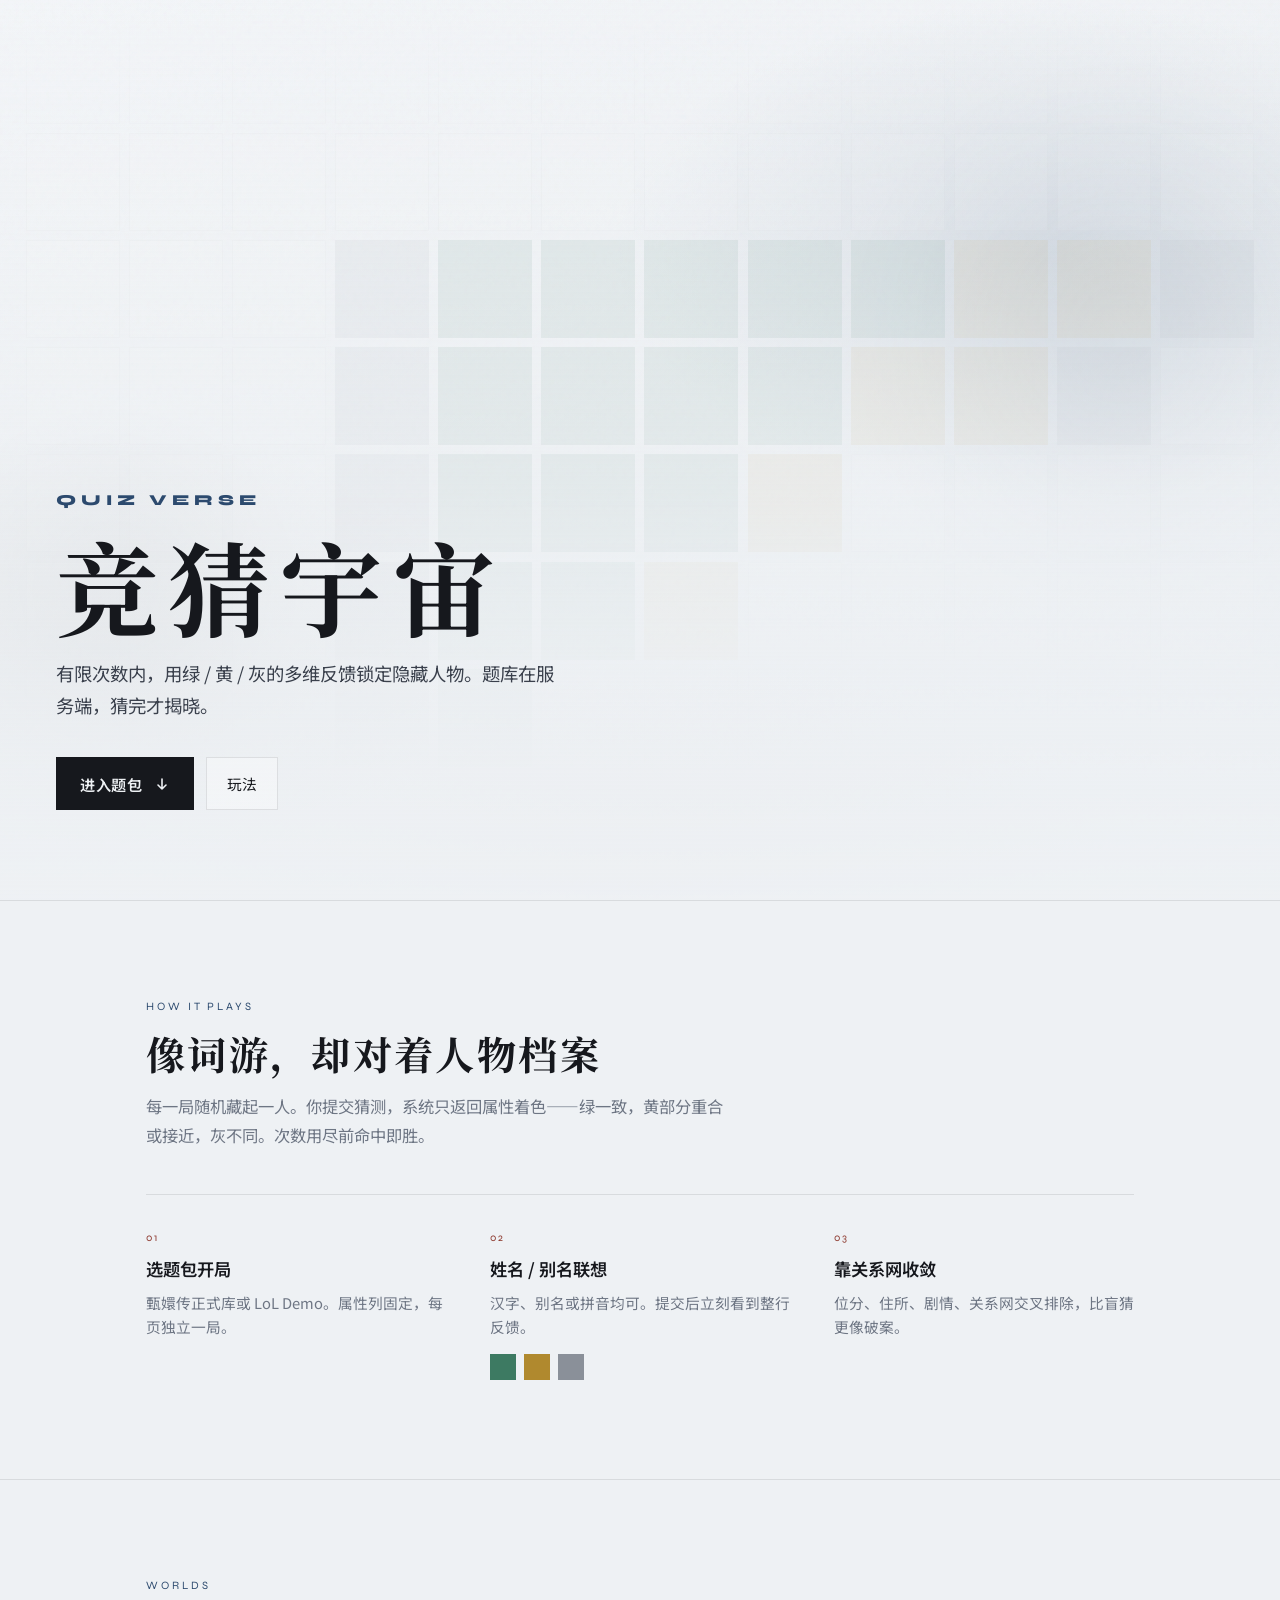
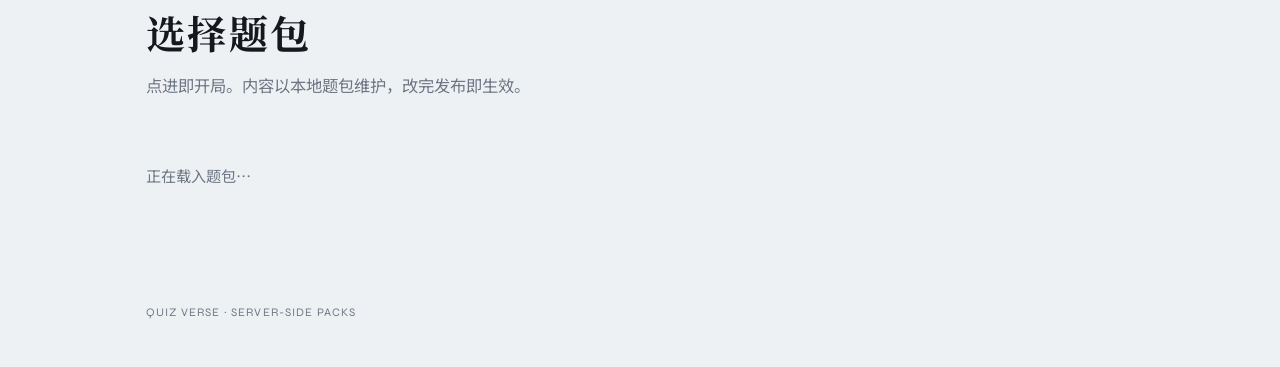
==== commit cb42a121: "为小程序接入会话鉴权、对局归属与人物档案接口，并支持本地 mpdev 联调。 Co-authored-by: Cursor <cursoragent@cursor.com>" ====
--- a/src/main/resources/static/index.html
+++ b/src/main/resources/static/index.html
@@ -450,6 +450,7 @@
 
   <footer class="foot">Quiz Verse · Server-side packs</footer>
 
+  <script src="/js/api.js"></script>
   <script>
     (function paintHeroGrid() {
       const grid = document.getElementById('heroGrid');
@@ -480,7 +481,7 @@
       }[c]));
     }
 
-    fetch('/api/packs')
+    QuizApi.apiFetch('/api/packs')
       .then((r) => r.json())
       .then((list) => {
         const el = document.getElementById('packs');
@@ -492,7 +493,7 @@
         list.sort((a, b) => (order[a.kind] ?? 9) - (order[b.kind] ?? 9));
         el.innerHTML = list.map((p) => {
           const kind = p.kind === 'demo' ? 'Demo' : 'Official';
-          return `<a class="pack" href="/guess.html?pack=${encodeURIComponent(p.id)}&v=20260724b">
+          return `<a class="pack" href="/guess.html?pack=${encodeURIComponent(p.id)}&v=20260724c">
             <div>
               <h3>${escapeHtml(p.title)}</h3>
               <p>${escapeHtml(p.description || '')}</p>
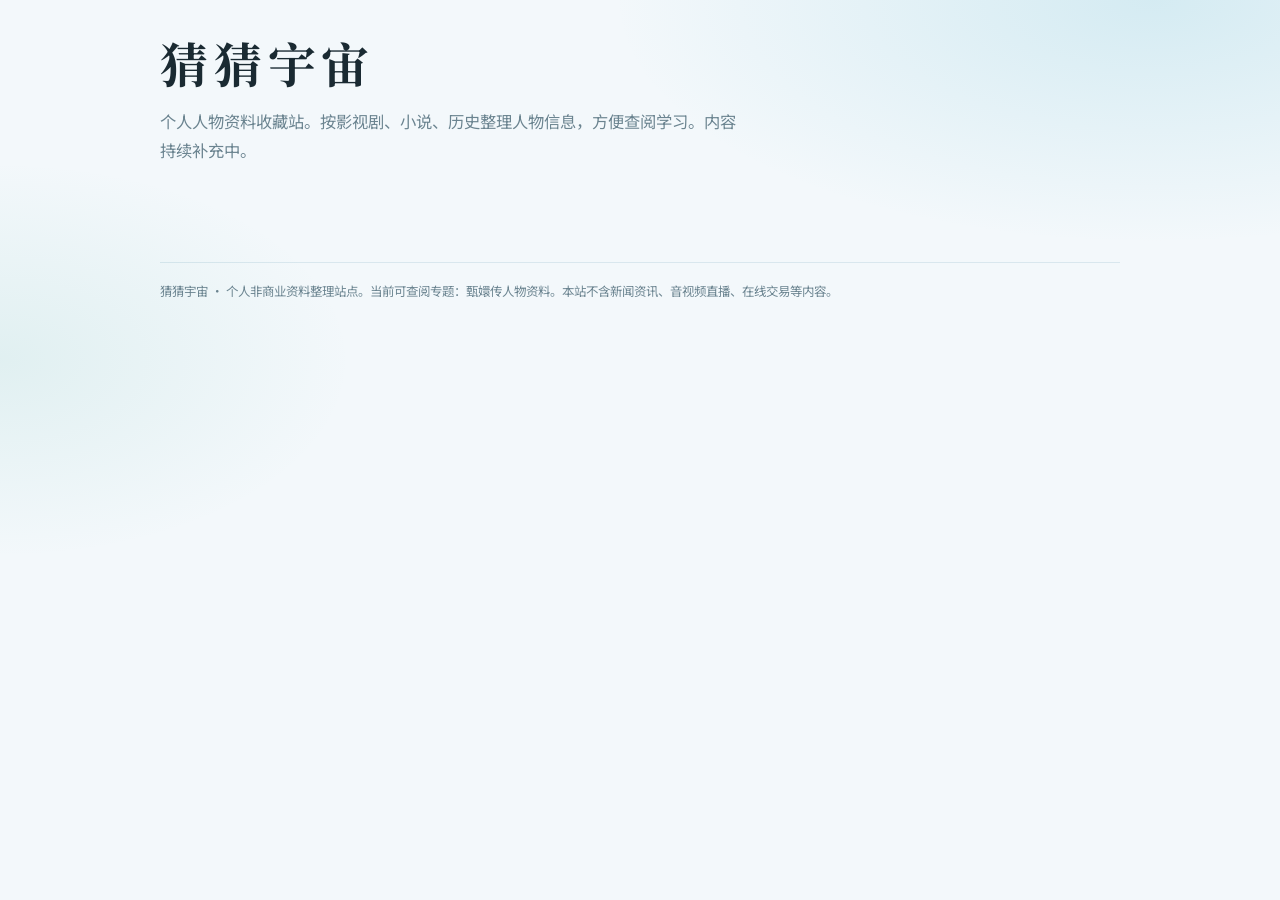
==== commit 842d1aa8: "将公开首页改为人物资料站，并把竞猜大厅与猜题页迁到深层路径。 Co-authored-by: Cursor <cursoragent@cursor.com>" ====
--- a/src/main/resources/static/index.html
+++ b/src/main/resources/static/index.html
@@ -4,512 +4,176 @@
   <meta charset="UTF-8" />
   <meta name="viewport" content="width=device-width, initial-scale=1.0" />
   <meta http-equiv="Cache-Control" content="no-cache, no-store, must-revalidate" />
-  <title>竞猜宇宙 · Quiz Verse</title>
+  <meta name="description" content="猜猜宇宙：个人人物资料收藏站，按影视剧、小说、历史整理人物信息，便于查阅与学习。" />
+  <title>猜猜宇宙 · 人物资料收藏</title>
   <link rel="preconnect" href="https://fonts.googleapis.com" />
   <link rel="preconnect" href="https://fonts.gstatic.com" crossorigin />
-  <link href="https://fonts.googleapis.com/css2?family=Syne:wght@600;700;800&family=Noto+Serif+SC:wght@500;600;700&family=Noto+Sans+SC:wght@400;500;600&display=swap" rel="stylesheet" />
+  <link href="https://fonts.googleapis.com/css2?family=Noto+Serif+SC:wght@600;700&family=Noto+Sans+SC:wght@400;500;600&display=swap" rel="stylesheet" />
   <style>
     :root {
-      /* 冷调宣纸 + 浓墨，避开暖奶油/陶土默认组合 */
-      --paper: #eef1f4;
-      --paper-2: #e4e9ef;
-      --ink: #16181d;
-      --ink-soft: #3a404c;
-      --muted: #6e7684;
-      --line: rgba(22, 24, 29, 0.1);
-      --wash: rgba(44, 74, 110, 0.09);
-      --accent: #2c4a6e;
-      --accent-hot: #8f3d32;
-      --hit: #3d7a62;
-      --near: #b0892e;
-      --miss: #8a9099;
+      --paper: #f3f8fb;
+      --ink: #1a2a32;
+      --muted: #6b8490;
+      --accent: #2a8f9e;
+      --line: rgba(31, 111, 139, 0.12);
       --ease: cubic-bezier(0.22, 1, 0.36, 1);
     }
-
     * { box-sizing: border-box; margin: 0; padding: 0; }
-    html { scroll-behavior: smooth; }
     body {
       min-height: 100vh;
+      font-family: "Noto Sans SC", sans-serif;
       color: var(--ink);
-      font-family: "Noto Sans SC", sans-serif;
-      background: var(--paper);
-      overflow-x: hidden;
+      background:
+        radial-gradient(ellipse 70% 45% at 90% 0%, rgba(91, 184, 208, 0.2), transparent 60%),
+        radial-gradient(ellipse 50% 40% at 0% 40%, rgba(61, 168, 154, 0.1), transparent 55%),
+        var(--paper);
     }
     a { color: inherit; text-decoration: none; }
-    button { font: inherit; border: none; cursor: pointer; }
-
-    /* —— 全幅水墨氛围 —— */
-    .hero-plane {
-      position: relative;
-      min-height: 100svh;
-      isolation: isolate;
-      overflow: hidden;
-      display: flex;
-      flex-direction: column;
-      justify-content: flex-end;
-      background: var(--paper);
+    .wrap { width: min(1000px, 100%); margin: 0 auto; padding: 28px 20px 64px; }
+    .brand {
+      font-family: "Noto Serif SC", serif;
+      font-size: clamp(2rem, 6vw, 3rem);
+      font-weight: 700;
+      letter-spacing: 0.12em;
+      margin-bottom: 10px;
     }
-    .hero-plane::before {
-      content: "";
-      position: absolute;
-      inset: 0;
-      z-index: 0;
-      background:
-        radial-gradient(ellipse 55% 45% at 82% 28%, rgba(44, 74, 110, 0.16), transparent 62%),
-        radial-gradient(ellipse 48% 42% at 8% 72%, rgba(22, 24, 29, 0.07), transparent 60%),
-        radial-gradient(ellipse 70% 50% at 50% 100%, rgba(143, 61, 50, 0.06), transparent 55%),
-        linear-gradient(165deg, #f5f7fa 0%, #eef1f4 48%, #e6ebf1 100%);
-      animation: wash-drift 18s ease-in-out infinite alternate;
-    }
-    @keyframes wash-drift {
-      from { transform: scale(1) translate(0, 0); }
-      to { transform: scale(1.04) translate(-1.2%, 0.8%); }
-    }
-    .ink-stroke {
-      position: absolute;
-      z-index: 1;
-      pointer-events: none;
-      border-radius: 50%;
-      filter: blur(40px);
-      opacity: 0.55;
-    }
-    .ink-stroke.a {
-      width: min(48vw, 520px);
-      height: min(48vw, 520px);
-      right: -8%;
-      top: 8%;
-      background: radial-gradient(circle, rgba(44, 74, 110, 0.22), transparent 68%);
-      animation: ink-pulse 10s ease-in-out infinite;
-    }
-    .ink-stroke.b {
-      width: min(36vw, 380px);
-      height: min(28vw, 300px);
-      left: -6%;
-      bottom: 18%;
-      background: radial-gradient(circle, rgba(22, 24, 29, 0.12), transparent 70%);
-      animation: ink-pulse 12s ease-in-out 1s infinite reverse;
-    }
-    @keyframes ink-pulse {
-      0%, 100% { transform: scale(1); opacity: 0.45; }
-      50% { transform: scale(1.08); opacity: 0.7; }
-    }
-
-    .hero-grid {
-      position: absolute;
-      inset: 0;
-      z-index: 2;
-      display: grid;
-      grid-template-columns: repeat(12, 1fr);
-      grid-template-rows: repeat(8, 1fr);
-      gap: clamp(4px, 0.7vw, 9px);
-      padding: clamp(14px, 2vw, 28px);
-      opacity: 0.28;
-      mask-image: linear-gradient(180deg, transparent 0%, #000 20%, #000 55%, transparent 90%);
-      pointer-events: none;
-    }
-    .hero-grid span {
-      border: 1px solid rgba(22, 24, 29, 0.08);
-      background: rgba(255, 255, 255, 0.35);
-      transform: scale(0.88);
-      opacity: 0;
-      animation: tile-in 0.65s var(--ease) forwards;
-    }
-    .hero-grid span.on-g { background: rgba(61, 122, 98, 0.45); border-color: transparent; }
-    .hero-grid span.on-y { background: rgba(176, 137, 46, 0.4); border-color: transparent; }
-    .hero-grid span.on-x { background: rgba(138, 144, 153, 0.4); border-color: transparent; }
-    @keyframes tile-in {
-      to { opacity: 1; transform: scale(1); }
-    }
-
-    .hero-grain {
-      position: absolute;
-      inset: 0;
-      z-index: 3;
-      opacity: 0.04;
-      pointer-events: none;
-      mix-blend-mode: multiply;
-      background-image: url("data:image/svg+xml,%3Csvg viewBox='0 0 200 200' xmlns='http://www.w3.org/2000/svg'%3E%3Cfilter id='n'%3E%3CfeTurbulence type='fractalNoise' baseFrequency='0.85' numOctaves='4' stitchTiles='stitch'/%3E%3C/filter%3E%3Crect width='100%25' height='100%25' filter='url(%23n)'/%3E%3C/svg%3E");
-    }
-    .hero-fade {
-      position: absolute;
-      inset: 0;
-      z-index: 4;
-      pointer-events: none;
-      background: linear-gradient(180deg, rgba(238, 241, 244, 0.2) 0%, rgba(238, 241, 244, 0.45) 42%, rgba(238, 241, 244, 0.94) 100%);
-    }
-
-    .hero-copy {
-      position: relative;
-      z-index: 5;
-      width: min(920px, 100%);
-      padding: 0 clamp(22px, 5vw, 56px) clamp(48px, 10vh, 96px);
-    }
-    .brand-mark {
-      font-family: Syne, sans-serif;
-      font-weight: 800;
-      font-size: clamp(0.82rem, 1.4vw, 0.95rem);
-      letter-spacing: 0.32em;
-      text-transform: uppercase;
-      color: var(--accent);
-      margin-bottom: clamp(16px, 2.8vh, 26px);
-      opacity: 0;
-      animation: rise 1s var(--ease) 0.08s forwards;
-    }
-    .brand-title {
-      font-family: "Noto Serif SC", serif;
-      font-weight: 700;
-      font-size: clamp(3.2rem, 10vw, 6.4rem);
-      line-height: 1;
-      letter-spacing: 0.1em;
-      color: var(--ink);
-      margin-bottom: clamp(14px, 2.2vh, 22px);
-      opacity: 0;
-      animation: rise 1.05s var(--ease) 0.16s forwards;
-    }
-    .brand-lead {
-      max-width: 28em;
-      color: var(--ink-soft);
-      font-size: clamp(1rem, 1.6vw, 1.15rem);
-      line-height: 1.75;
-      margin-bottom: clamp(26px, 4vh, 38px);
-      opacity: 0;
-      animation: rise 1.05s var(--ease) 0.28s forwards;
-    }
-    .cta-row {
-      display: flex;
-      flex-wrap: wrap;
-      gap: 12px;
-      opacity: 0;
-      animation: rise 1.05s var(--ease) 0.4s forwards;
-    }
-    .btn-primary {
-      display: inline-flex;
-      align-items: center;
-      gap: 12px;
-      padding: 15px 24px;
-      background: var(--ink);
-      color: var(--paper);
-      font-weight: 600;
-      font-size: 0.95rem;
-      letter-spacing: 0.04em;
-      transition: transform 0.35s var(--ease), background 0.25s;
-    }
-    .btn-primary:hover { transform: translateY(-2px); background: #2a303a; }
-    .btn-primary svg { transition: transform 0.35s var(--ease); }
-    .btn-primary:hover svg { transform: translateY(3px); }
-    .btn-ghost {
-      padding: 15px 20px;
-      border: 1px solid var(--line);
-      background: rgba(255, 255, 255, 0.35);
-      color: var(--ink);
-      font-size: 0.92rem;
-      transition: border-color 0.25s, background 0.25s;
-    }
-    .btn-ghost:hover {
-      border-color: rgba(22, 24, 29, 0.22);
-      background: rgba(255, 255, 255, 0.65);
-    }
-
-    @keyframes rise {
-      from { opacity: 0; transform: translateY(26px); }
-      to { opacity: 1; transform: translateY(0); }
-    }
-
-    .band {
-      position: relative;
-      z-index: 6;
-      background: var(--paper);
-      border-top: 1px solid var(--line);
-    }
-    .wrap {
-      width: min(1100px, 100%);
-      margin: 0 auto;
-      padding: clamp(64px, 11vh, 112px) clamp(22px, 5vw, 56px);
-    }
-    .kicker {
-      font-family: Syne, sans-serif;
-      font-size: 0.7rem;
-      letter-spacing: 0.26em;
-      text-transform: uppercase;
-      color: var(--accent);
-      margin-bottom: 16px;
-    }
-    .band h2 {
-      font-family: "Noto Serif SC", serif;
-      font-weight: 700;
-      font-size: clamp(1.75rem, 3.8vw, 2.45rem);
-      letter-spacing: 0.06em;
-      line-height: 1.25;
-      margin-bottom: 14px;
-      max-width: 12em;
-    }
-    .band .sub {
+    .lead {
       color: var(--muted);
       font-size: 1.02rem;
       line-height: 1.75;
       max-width: 36em;
-      margin-bottom: clamp(32px, 5vh, 52px);
+      margin-bottom: 28px;
     }
-
-    .rules {
+    .cats {
+      display: flex;
+      flex-wrap: wrap;
+      gap: 10px;
+      margin-bottom: 22px;
+    }
+    .cat {
+      border: 1px solid var(--line);
+      background: rgba(255,255,255,0.7);
+      color: var(--muted);
+      padding: 10px 18px;
+      border-radius: 999px;
+      font-size: 0.92rem;
+      cursor: pointer;
+      transition: 0.25s var(--ease);
+    }
+    .cat.on {
+      color: #fff;
+      background: linear-gradient(135deg, #1f6f8b, #2a8f9e);
+      border-color: transparent;
+    }
+    .hint {
+      color: var(--muted);
+      font-size: 0.88rem;
+      margin-bottom: 16px;
+    }
+    .grid {
       display: grid;
-      grid-template-columns: repeat(3, 1fr);
-      gap: clamp(24px, 4vw, 44px);
+      grid-template-columns: repeat(auto-fill, minmax(220px, 1fr));
+      gap: 14px;
+    }
+    .card {
+      border: 1px solid var(--line);
+      background: rgba(255,255,255,0.78);
+      border-radius: 16px;
+      padding: 18px 16px;
+      min-height: 132px;
+      display: flex;
+      flex-direction: column;
+      transition: transform 0.25s var(--ease), box-shadow 0.25s;
+    }
+    .card.ready {
+      background: linear-gradient(165deg, #fff, #e8f7fa);
+      cursor: pointer;
+    }
+    .card.ready:hover {
+      transform: translateY(-2px);
+      box-shadow: 0 12px 28px rgba(42, 143, 158, 0.12);
+    }
+    .card.soon { opacity: 0.72; }
+    .badge {
+      align-self: flex-start;
+      font-size: 0.72rem;
+      padding: 4px 10px;
+      border-radius: 999px;
+      margin-bottom: 12px;
+      color: var(--accent);
+      background: rgba(42, 143, 158, 0.12);
+    }
+    .card.soon .badge {
+      color: #8a969c;
+      background: rgba(138, 150, 156, 0.12);
+    }
+    .card h3 {
+      font-family: "Noto Serif SC", serif;
+      font-size: 1.2rem;
+      margin-bottom: 8px;
+      letter-spacing: 0.04em;
+    }
+    .card p { color: var(--muted); font-size: 0.86rem; line-height: 1.5; flex: 1; }
+    .go { margin-top: 14px; color: var(--accent); font-size: 0.88rem; font-weight: 600; }
+    .foot {
+      margin-top: 48px;
+      padding-top: 18px;
       border-top: 1px solid var(--line);
-      padding-top: clamp(26px, 4vh, 38px);
-    }
-    .rule-num {
-      font-family: Syne, sans-serif;
-      font-size: 0.68rem;
-      letter-spacing: 0.2em;
-      color: var(--accent-hot);
-      margin-bottom: 12px;
-    }
-    .rule h3 {
-      font-size: 1.08rem;
-      font-weight: 600;
-      margin-bottom: 10px;
-    }
-    .rule p {
       color: var(--muted);
-      font-size: 0.92rem;
-      line-height: 1.65;
-    }
-    .swatches {
-      display: flex;
-      gap: 8px;
-      margin-top: 14px;
-    }
-    .swatch { width: 26px; height: 26px; }
-    .swatch.g { background: var(--hit); }
-    .swatch.y { background: var(--near); }
-    .swatch.x { background: var(--miss); }
-
-    #packs-section { scroll-margin-top: 12px; }
-    .packs { display: grid; gap: 0; }
-    .pack {
-      display: grid;
-      grid-template-columns: 1fr auto;
-      gap: 20px;
-      align-items: end;
-      padding: clamp(22px, 3vw, 34px) 0;
-      border-bottom: 1px solid var(--line);
-      transition: padding-left 0.4s var(--ease);
-    }
-    .pack:first-child { border-top: 1px solid var(--line); }
-    .pack:hover { padding-left: 10px; }
-    .pack:focus-visible {
-      outline: 2px solid var(--accent);
-      outline-offset: 6px;
-    }
-    .pack h3 {
-      font-family: "Noto Serif SC", serif;
-      font-size: clamp(1.3rem, 2.4vw, 1.75rem);
-      font-weight: 700;
-      letter-spacing: 0.05em;
-      margin-bottom: 8px;
-      transition: color 0.25s;
-    }
-    .pack:hover h3 { color: var(--accent); }
-    .pack p {
-      color: var(--muted);
-      font-size: 0.92rem;
-      line-height: 1.6;
-      max-width: 40em;
-    }
-    .pack-side { text-align: right; padding-bottom: 2px; }
-    .pack-kind {
-      font-family: Syne, sans-serif;
-      font-size: 0.66rem;
-      letter-spacing: 0.16em;
-      text-transform: uppercase;
-      color: var(--accent);
-      margin-bottom: 10px;
-    }
-    .pack-go {
-      font-family: Syne, sans-serif;
-      font-size: 0.85rem;
-      letter-spacing: 0.06em;
-      opacity: 0.4;
-      transition: opacity 0.3s, transform 0.35s var(--ease);
-      display: inline-block;
-    }
-    .pack:hover .pack-go {
-      opacity: 1;
-      transform: translateX(4px);
-    }
-
-    .loading, .err {
-      color: var(--muted);
-      padding: 20px 0;
-      font-size: 0.95rem;
-    }
-    .err { color: #a3483c; }
-
-    .foot {
-      padding: 0 clamp(22px, 5vw, 56px) 48px;
-      width: min(1100px, 100%);
-      margin: 0 auto;
-      color: var(--muted);
-      font-size: 0.72rem;
-      letter-spacing: 0.1em;
-      font-family: Syne, sans-serif;
-      text-transform: uppercase;
-    }
-
-    .reveal {
-      opacity: 0;
-      transform: translateY(28px);
-      transition: opacity 0.85s var(--ease), transform 0.85s var(--ease);
-    }
-    .reveal.in { opacity: 1; transform: translateY(0); }
-
-    @media (max-width: 760px) {
-      .hero-copy { padding-bottom: 52px; }
-      .rules { grid-template-columns: 1fr; gap: 26px; }
-      .pack { grid-template-columns: 1fr; gap: 10px; }
-      .pack-side { text-align: left; }
-      .hero-grid { opacity: 0.18; }
-    }
-
-    @media (prefers-reduced-motion: reduce) {
-      *, *::before, *::after {
-        animation: none !important;
-        transition: none !important;
-      }
-      .brand-mark, .brand-title, .brand-lead, .cta-row, .reveal { opacity: 1; transform: none; }
-      .hero-plane::before { transform: none; }
+      font-size: 0.78rem;
+      line-height: 1.7;
     }
   </style>
 </head>
 <body>
-  <header class="hero-plane">
-    <div class="ink-stroke a" aria-hidden="true"></div>
-    <div class="ink-stroke b" aria-hidden="true"></div>
-    <div class="hero-grid" id="heroGrid" aria-hidden="true"></div>
-    <div class="hero-grain" aria-hidden="true"></div>
-    <div class="hero-fade" aria-hidden="true"></div>
+  <main class="wrap">
+    <h1 class="brand">猜猜宇宙</h1>
+    <p class="lead">个人人物资料收藏站。按影视剧、小说、历史整理人物信息，方便查阅学习。内容持续补充中。</p>
 
-    <div class="hero-copy">
-      <p class="brand-mark">Quiz Verse</p>
-      <h1 class="brand-title">竞猜宇宙</h1>
-      <p class="brand-lead">有限次数内，用绿 / 黄 / 灰的多维反馈锁定隐藏人物。题库在服务端，猜完才揭晓。</p>
-      <div class="cta-row">
-        <a class="btn-primary" href="#packs-section">
-          进入题包
-          <svg width="16" height="16" viewBox="0 0 16 16" fill="none" aria-hidden="true">
-            <path d="M8 3v10M8 13l4-4M8 13L4 9" stroke="currentColor" stroke-width="1.6" stroke-linecap="round" stroke-linejoin="round"/>
-          </svg>
-        </a>
-        <a class="btn-ghost" href="#how">玩法</a>
-      </div>
-    </div>
-  </header>
+    <div class="cats" id="cats"></div>
+    <p class="hint" id="hint"></p>
+    <div class="grid" id="grid"></div>
 
-  <section class="band" id="how">
-    <div class="wrap reveal">
-      <p class="kicker">How it plays</p>
-      <h2>像词游，却对着人物档案</h2>
-      <p class="sub">每一局随机藏起一人。你提交猜测，系统只返回属性着色——绿一致，黄部分重合或接近，灰不同。次数用尽前命中即胜。</p>
-      <div class="rules">
-        <article class="rule">
-          <div class="rule-num">01</div>
-          <h3>选题包开局</h3>
-          <p>甄嬛传正式库或 LoL Demo。属性列固定，每页独立一局。</p>
-        </article>
-        <article class="rule">
-          <div class="rule-num">02</div>
-          <h3>姓名 / 别名联想</h3>
-          <p>汉字、别名或拼音均可。提交后立刻看到整行反馈。</p>
-          <div class="swatches" aria-hidden="true">
-            <span class="swatch g"></span>
-            <span class="swatch y"></span>
-            <span class="swatch x"></span>
-          </div>
-        </article>
-        <article class="rule">
-          <div class="rule-num">03</div>
-          <h3>靠关系网收敛</h3>
-          <p>位分、住所、剧情、关系网交叉排除，比盲猜更像破案。</p>
-        </article>
-      </div>
-    </div>
-  </section>
+    <footer class="foot">
+      猜猜宇宙 · 个人非商业资料整理站点。当前可查阅专题：甄嬛传人物资料。本站不含新闻资讯、音视频直播、在线交易等内容。
+    </footer>
+  </main>
+  <script src="/js/worlds.js"></script>
+  <script>
+    const { CATEGORIES } = window.CCYZ_WORLDS;
+    let active = 'drama';
 
-  <section class="band" id="packs-section">
-    <div class="wrap reveal">
-      <p class="kicker">Worlds</p>
-      <h2>选择题包</h2>
-      <p class="sub">点进即开局。内容以本地题包维护，改完发布即生效。</p>
-      <div id="packs" class="packs" aria-live="polite">
-        <p class="loading">正在载入题包…</p>
-      </div>
-      <p id="err" class="err" hidden></p>
-    </div>
-  </section>
+    function render() {
+      const cat = CATEGORIES.find((c) => c.id === active) || CATEGORIES[0];
+      document.getElementById('cats').innerHTML = CATEGORIES.map((c) =>
+        `<button type="button" class="cat ${c.id === active ? 'on' : ''}" data-id="${c.id}">${c.name}</button>`
+      ).join('');
+      document.getElementById('hint').textContent = cat.hint;
+      document.getElementById('grid').innerHTML = cat.worlds.map((w) => {
+        if (w.ready) {
+          return `<a class="card ready" href="/collection.html?world=${encodeURIComponent(w.id)}">
+            <span class="badge">${w.badge}</span>
+            <h3>${w.title}</h3>
+            <p>${w.subtitle}</p>
+            <span class="go">查看人物资料 →</span>
+          </a>`;
+        }
+        return `<div class="card soon">
+          <span class="badge">${w.badge}</span>
+          <h3>${w.title}</h3>
+          <p>${w.subtitle}</p>
+          <span class="go" style="color:#9aa3b0">敬请期待</span>
+        </div>`;
+      }).join('');
 
-  <footer class="foot">Quiz Verse · Server-side packs</footer>
-
-  <script src="/js/api.js"></script>
-  <script>
-    (function paintHeroGrid() {
-      const grid = document.getElementById('heroGrid');
-      const total = 12 * 8;
-      const hot = new Set([28, 29, 30, 31, 32, 40, 41, 42, 43, 52, 53, 54, 64, 65, 76]);
-      const near = new Set([33, 44, 55, 66, 45, 34]);
-      const miss = new Set([27, 39, 51, 63, 75, 46, 35]);
-      for (let i = 0; i < total; i++) {
-        const cell = document.createElement('span');
-        if (hot.has(i)) cell.classList.add('on-g');
-        else if (near.has(i)) cell.classList.add('on-y');
-        else if (miss.has(i)) cell.classList.add('on-x');
-        cell.style.animationDelay = (0.02 + (i % 12) * 0.02 + Math.floor(i / 12) * 0.04) + 's';
-        grid.appendChild(cell);
-      }
-    })();
-
-    const io = new IntersectionObserver((entries) => {
-      entries.forEach((e) => {
-        if (e.isIntersecting) e.target.classList.add('in');
+      document.querySelectorAll('.cat').forEach((el) => {
+        el.addEventListener('click', () => {
+          active = el.dataset.id;
+          render();
+        });
       });
-    }, { threshold: 0.12, rootMargin: '0px 0px -8% 0px' });
-    document.querySelectorAll('.reveal').forEach((el) => io.observe(el));
-
-    function escapeHtml(s) {
-      return String(s).replace(/[&<>"']/g, (c) => ({
-        '&': '&amp;', '<': '&lt;', '>': '&gt;', '"': '&quot;', "'": '&#39;'
-      }[c]));
     }
-
-    QuizApi.apiFetch('/api/packs')
-      .then((r) => r.json())
-      .then((list) => {
-        const el = document.getElementById('packs');
-        if (!list.length) {
-          el.innerHTML = '<p class="loading">暂无题包</p>';
-          return;
-        }
-        const order = { official: 0, demo: 1 };
-        list.sort((a, b) => (order[a.kind] ?? 9) - (order[b.kind] ?? 9));
-        el.innerHTML = list.map((p) => {
-          const kind = p.kind === 'demo' ? 'Demo' : 'Official';
-          return `<a class="pack" href="/guess.html?pack=${encodeURIComponent(p.id)}&v=20260724c">
-            <div>
-              <h3>${escapeHtml(p.title)}</h3>
-              <p>${escapeHtml(p.description || '')}</p>
-            </div>
-            <div class="pack-side">
-              <div class="pack-kind">${kind} · ${p.maxGuesses} guesses</div>
-              <span class="pack-go">Play →</span>
-            </div>
-          </a>`;
-        }).join('');
-      })
-      .catch((e) => {
-        document.getElementById('err').hidden = false;
-        document.getElementById('err').textContent = '无法加载题包：' + e;
-        document.getElementById('packs').innerHTML = '';
-      });
+    render();
   </script>
 </body>
 </html>
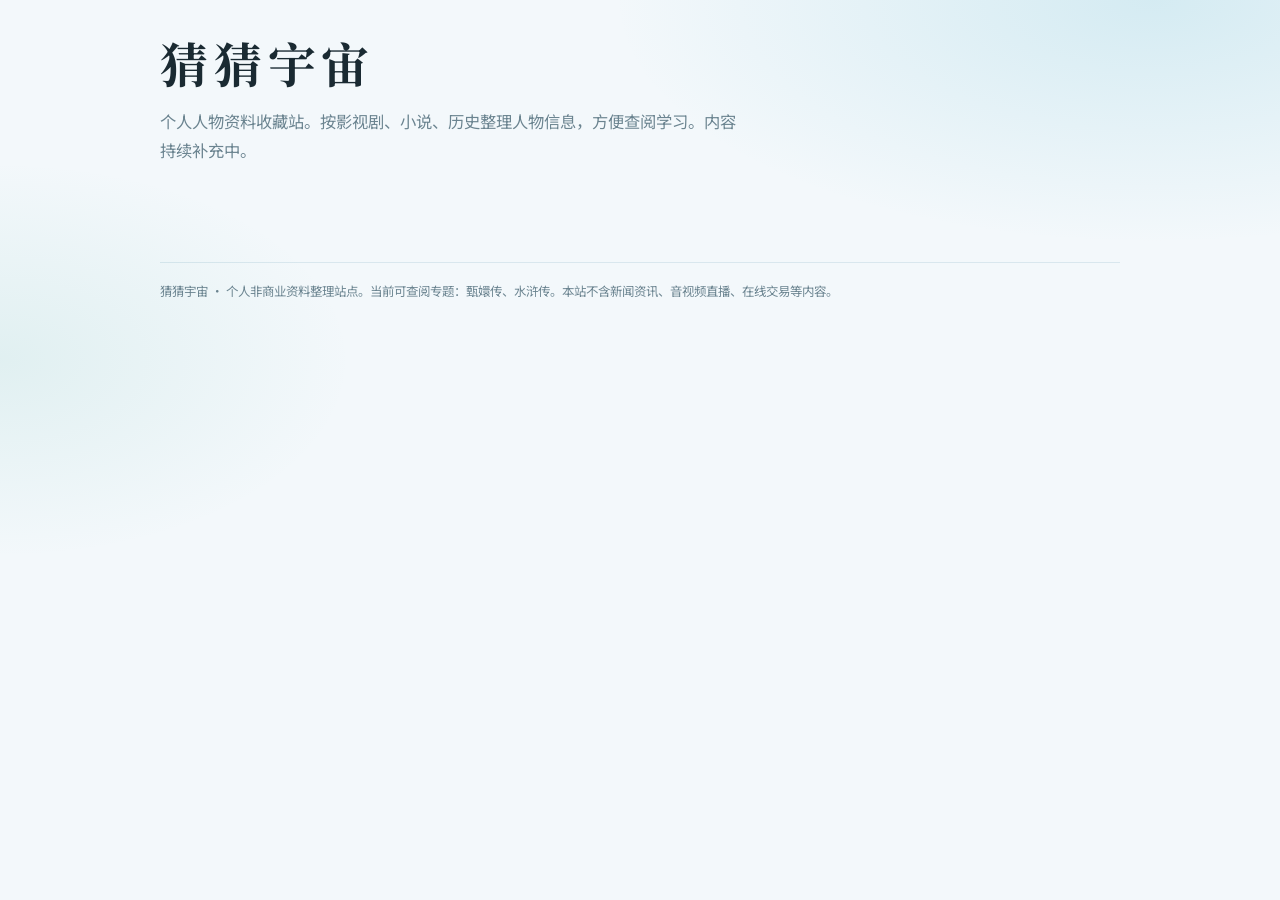
==== commit ed88fe89: "发布水浒传题包并接入小说流水线，开放主站人物查阅。 新增 shuihu_120 正式包与 DeepSeek V4 抽章/补全流水线，详情页支持简介展示；猜局仍走隐藏路径。  Co-authored-b" ====
--- a/src/main/resources/static/index.html
+++ b/src/main/resources/static/index.html
@@ -135,7 +135,7 @@
     <div class="grid" id="grid"></div>
 
     <footer class="foot">
-      猜猜宇宙 · 个人非商业资料整理站点。当前可查阅专题：甄嬛传人物资料。本站不含新闻资讯、音视频直播、在线交易等内容。
+      猜猜宇宙 · 个人非商业资料整理站点。当前可查阅专题：甄嬛传、水浒传。本站不含新闻资讯、音视频直播、在线交易等内容。
     </footer>
   </main>
   <script src="/js/worlds.js"></script>
